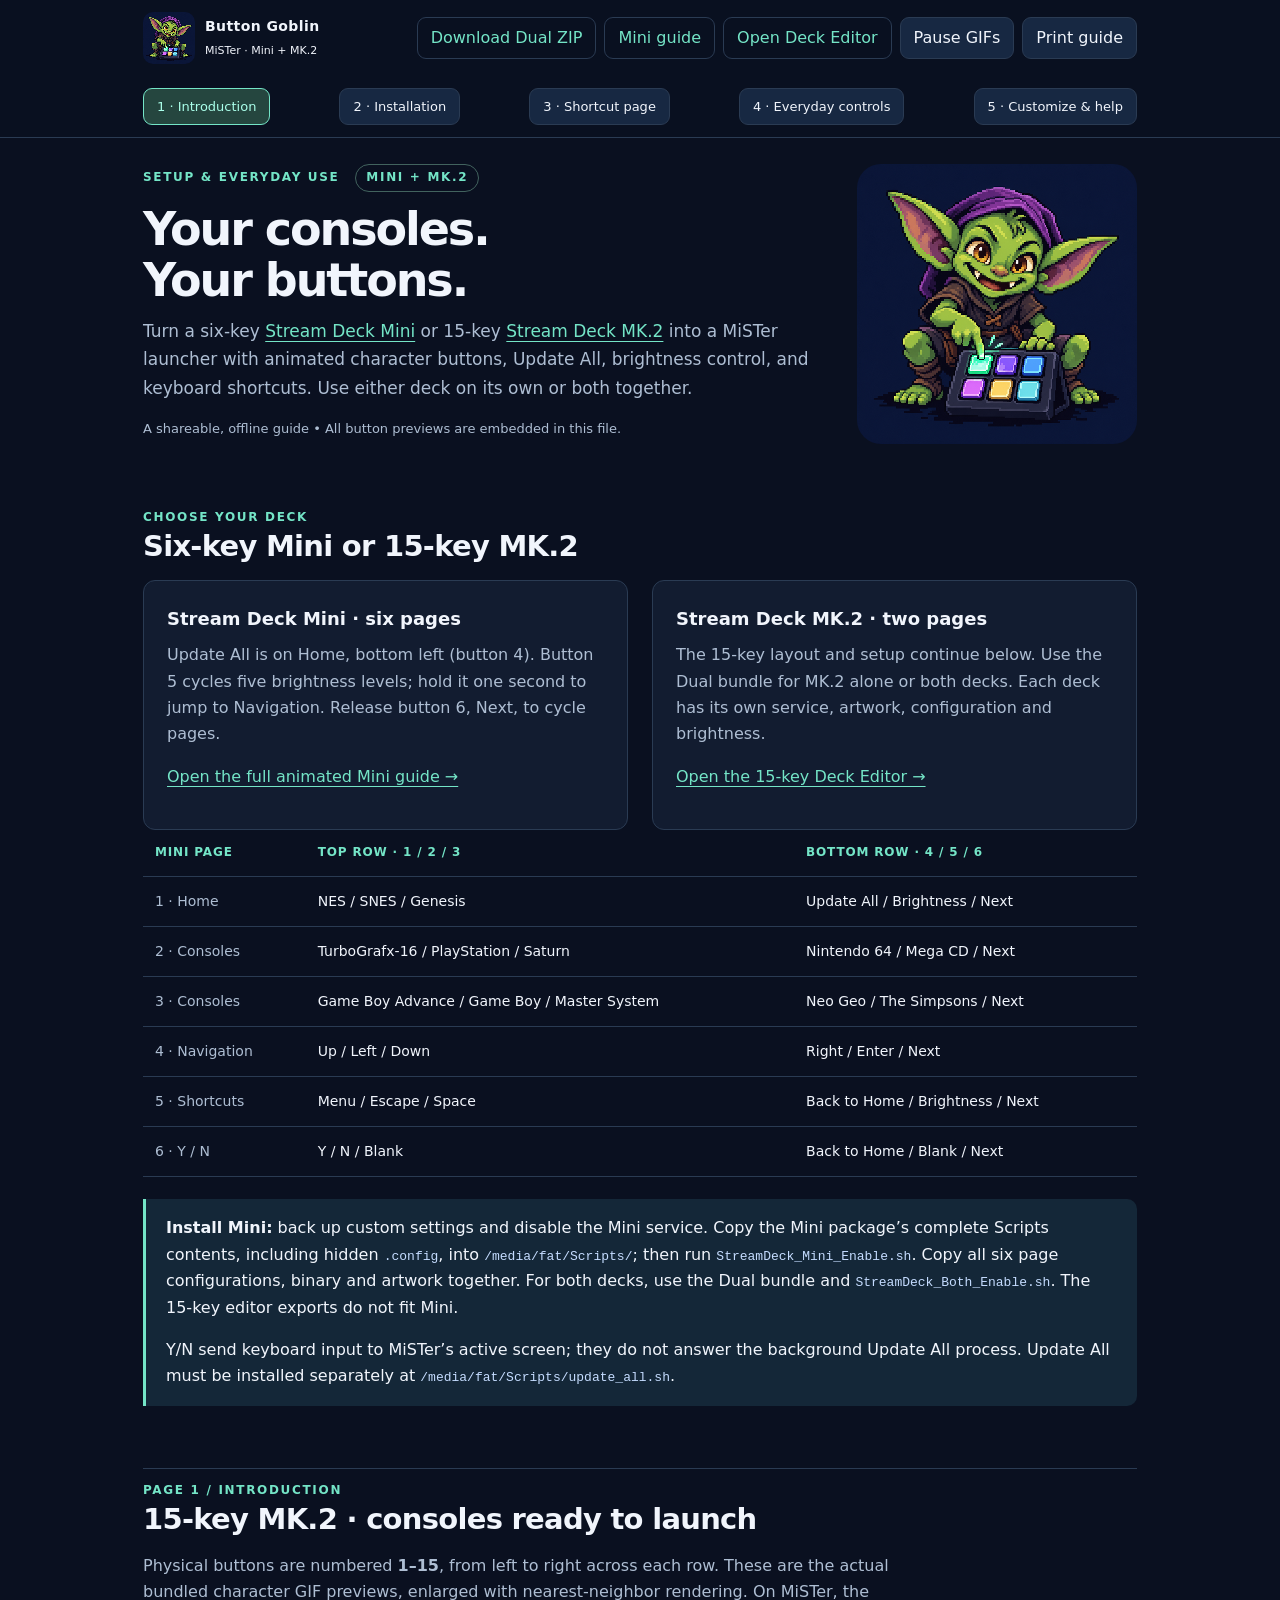
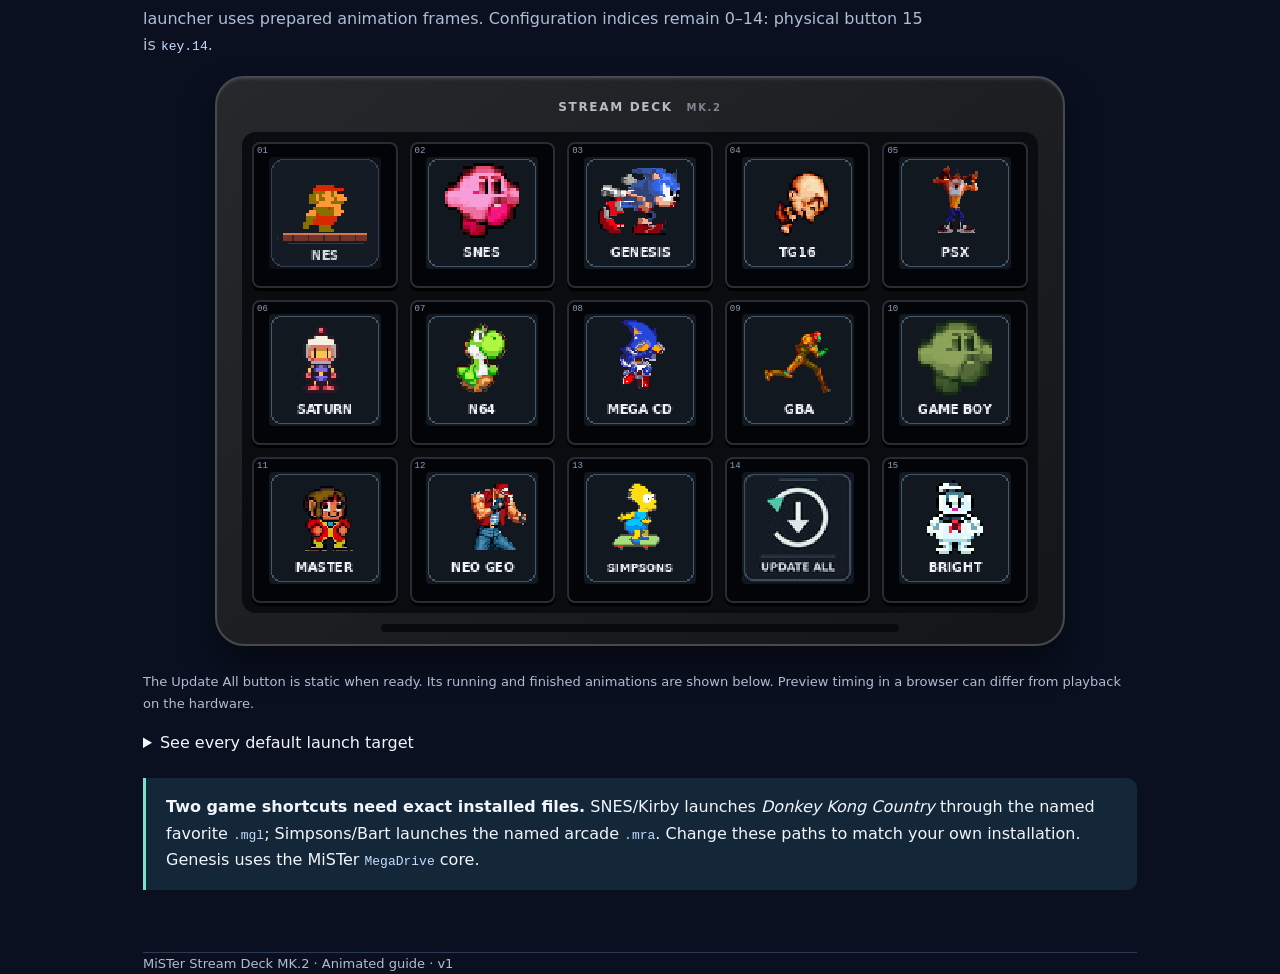
==== docs/index.html @ b4cba5a5 "Update source, download and build links after repository rename to buttongoblin" ====
<!doctype html>
<html lang="en"><head><meta charset="utf-8"><meta name="viewport" content="width=device-width, initial-scale=1">
<title>Button Goblin · MiSTer Stream Deck guide</title>
<link rel="canonical" href="https://buttongoblin.monster/">
<style>
:root{color-scheme:dark;--bg:#0a1020;--panel:#121c30;--ink:#f1f5fc;--muted:#aebed3;--line:#2a3b53;--accent:#74e5c7;--blue:#9dbaff}
*{box-sizing:border-box}html{scroll-behavior:smooth}body{margin:0;background:var(--bg);color:var(--ink);font:16px/1.65 system-ui,-apple-system,Segoe UI,sans-serif}a{color:var(--accent);text-underline-offset:4px}button{font:inherit;cursor:pointer;border:1px solid var(--line);border-radius:9px;background:#172842;color:var(--ink);padding:7px 13px}button:focus-visible,a:focus-visible{outline:3px solid var(--accent);outline-offset:4px}.wrap{max-width:1050px;margin:auto;padding:0 28px}.top{border-bottom:1px solid var(--line);background:#0a1020f0;position:sticky;top:0;z-index:5}.top .wrap{display:flex;gap:20px;align-items:center;justify-content:space-between;padding-top:12px;padding-bottom:12px}.brand{font-weight:750;font-size:14px;letter-spacing:.03em}.tools{display:flex;gap:8px}.hero{padding:64px 0 38px;background:radial-gradient(ellipse at 90% 20%,#19324e 0,transparent 60%)}.eyebrow{text-transform:uppercase;letter-spacing:.14em;color:var(--accent);font-size:12px;font-weight:800}.badge{display:inline-block;border:1px solid #42635e;border-radius:99px;padding:3px 10px;font-size:12px;margin-left:10px;color:var(--accent)}h1{font-size:clamp(32px,5vw,54px);line-height:1.1;letter-spacing:-.045em;max-width:800px;margin:15px 0 20px}h2{font-size:29px;line-height:1.25;letter-spacing:-.025em;margin:0 0 16px}h3{font-size:18px;margin:0 0 8px}p{margin:0 0 16px}.lead{color:var(--muted);max-width:720px;font-size:19px}.nav{display:flex;flex-wrap:wrap;gap:8px 22px;border-top:1px solid var(--line);padding-top:22px;margin-top:28px;font-size:14px}.nav a{color:var(--muted)}section{padding:40px 0;border-bottom:1px solid var(--line);scroll-margin-top:95px}.intro{color:var(--muted);max-width:790px}.note{padding:16px 20px;background:#142738;border-left:3px solid var(--accent);border-radius:0 10px 10px 0;margin:22px 0}.note p:last-child{margin:0}.steps{list-style:none;padding:0;counter-reset:steps;display:grid;gap:14px}.steps li{counter-increment:steps;background:var(--panel);border:1px solid var(--line);padding:20px 22px 20px 65px;border-radius:12px;position:relative}.steps li:before{content:counter(steps);position:absolute;left:20px;top:21px;color:var(--accent);font-weight:800;font-size:20px}.steps strong{display:block}.steps p{margin:6px 0 0;color:var(--muted)}code{font:13px/1.6 ui-monospace,SFMono-Regular,Consolas,monospace;color:#c5dcff;overflow-wrap:anywhere}pre{white-space:pre-wrap;background:#080e19;border:1px solid var(--line);padding:17px;border-radius:9px;overflow-wrap:anywhere}.deck{display:grid;grid-template-columns:repeat(5,minmax(0,1fr));gap:13px;padding:22px;background:#060b13;border:1px solid #344357;border-radius:22px;box-shadow:0 16px 45px #0005;margin:25px 0}.key{min-width:0;position:relative;text-align:center;background:linear-gradient(#1b2638,#101725);border:1px solid #334052;border-radius:13px;padding:17px 5px 13px;box-shadow:inset 0 -4px 0 #060a11}.key img{display:block;width:112px;height:auto;aspect-ratio:1;max-width:100%;object-fit:contain;margin:7px auto 12px;image-rendering:pixelated;background:#000;border-radius:7px}.keyno{position:absolute;top:4px;left:9px;color:#8a9fbc;font:11px ui-monospace,monospace}.key strong{display:block;font-size:13px;line-height:1.4}.key>span:last-child{font-size:10px;color:var(--muted);display:block;line-height:1.4;margin-top:5px}.caption{font-size:13px;color:var(--muted)}.tablewrap{overflow-x:auto}table{border-collapse:collapse;width:100%;font-size:14px}th,td{text-align:left;padding:13px 12px;border-bottom:1px solid var(--line);vertical-align:top}th{color:var(--accent);font-size:12px;text-transform:uppercase;letter-spacing:.07em}td:first-child{color:var(--muted)}.states{display:grid;grid-template-columns:repeat(4,1fr);gap:14px;margin:24px 0}.state{padding:20px;background:var(--panel);border:1px solid var(--line);border-radius:12px}.state img{width:108px;height:108px;display:block;margin:0 auto 18px;image-rendering:pixelated;background:#000;border-radius:8px}.state p{font-size:14px;color:var(--muted);margin:0}.split{display:grid;grid-template-columns:1fr 1fr;gap:24px}.box{background:var(--panel);border:1px solid var(--line);border-radius:12px;padding:23px}.box p{color:var(--muted)}.startup{width:100%;height:auto;image-rendering:pixelated;border-radius:12px;border:1px solid var(--line);margin:4px 0 14px}.levels{display:flex;gap:8px;flex-wrap:wrap;margin:17px 0}.levels span{border:1px solid #466675;background:#193442;border-radius:8px;padding:7px 15px;color:var(--accent);font-weight:700}.faq details{border:1px solid var(--line);border-radius:10px;background:var(--panel);margin:12px 0;padding:17px 20px}.faq summary{cursor:pointer;font-weight:700}.faq details p{color:var(--muted);margin:14px 0 0}.credits{font-size:13px;color:var(--muted)}footer{padding:30px 0 50px;color:var(--muted);font-size:13px}li+li{margin-top:6px}.steps li+li{margin-top:0}
@media(max-width:650px){.wrap{padding:0 17px}.hero{padding-top:35px}.deck{gap:7px;padding:12px;border-radius:15px}.key{padding:16px 3px 10px;border-radius:8px}.key img{width:72px;height:auto;margin:8px auto}.key strong{font-size:10px}.key>span:last-child{display:none}.states,.split{grid-template-columns:1fr 1fr}.state{padding:13px}.state img{width:88px;height:88px}.brand{max-width:140px;font-size:12px}.tools button{font-size:12px;padding:7px 9px}section{padding:30px 0}.split>.box{grid-column:1/-1}h2{font-size:25px}}
@media print{body{background:white;color:#111;font-size:11px}.top,.nav,.tools{display:none}.hero{background:none;padding:20px 0}section{padding:20px 0;break-inside:avoid}h1{font-size:30px}h2{font-size:21px}.lead,.intro,.caption,.credits,footer,.steps p,.state p,.box p,.faq details p{color:#444}.deck{box-shadow:none}.box,.steps li,.state,.faq details{background:#f6f8fb;color:#111}.note{background:#eee;color:#111}code{color:#234}details{display:block}details>*{display:block!important}.wrap{max-width:none}.key{color:white}.badge{color:#234}.printnote{display:block!important}}

.guide-page[hidden]{display:none!important}.page-tabs{display:flex;flex-wrap:wrap;gap:7px;padding-top:0;padding-bottom:12px}.page-tabs button{font-size:13px}.page-tabs button[aria-selected="true"]{background:#25463f;border-color:#74e5c7;color:#aaffea}.guide-page .hero{padding:26px 0 0;background:none}.guide-page .hero h1{font-size:clamp(30px,4.5vw,46px);margin:12px 0}.guide-page .hero .lead{font-size:17px}.guide-page #layout{padding-top:12px}.mk2-device{max-width:850px;margin:18px auto 25px;padding:20px 25px 12px;background:linear-gradient(145deg,#26282c,#131519);border:2px solid #46494e;border-radius:29px;box-shadow:0 18px 35px #0007,inset 0 2px 2px #ffffff13}.mk2-brand{padding:0 0 14px;text-align:center;letter-spacing:.14em;color:#b8bbc2;font-size:12px;font-weight:700}.mk2-brand span{font-size:10px;color:#80858f;margin-left:8px}.mk2-device .deck{margin:0;padding:10px;border:0;background:#0b0c10;border-radius:14px;box-shadow:none;gap:12px}.mk2-device .key{padding:7px 5px 8px;border-radius:8px;background:#030407;border:2px solid #292c32;box-shadow:0 3px 1px #000;aspect-ratio:1;display:flex;flex-direction:column;justify-content:center}.mk2-device .key img{width:100%;height:auto;max-width:112px;aspect-ratio:1;margin:0 auto 4px;border-radius:4px}.mk2-device .key>span:last-child{display:none}.mk2-device .keyno{font-size:9px;top:2px;left:3px}.mk2-device .key strong{font-size:11px}.mk2-edge{height:8px;max-width:65%;margin:11px auto 0;border-radius:8px;background:#090a0d}
@media(max-width:650px){.top{position:static}.page-tabs button{font-size:12px;padding:6px 9px}.mk2-device{padding:14px 10px 9px;border-radius:19px}.mk2-device .deck{gap:6px;padding:6px}.mk2-device .key{padding:3px;border-width:1px}.mk2-device .key strong{font-size:9px}.mk2-device .keyno{display:none}.mk2-brand{padding-bottom:10px}}
@media print{.page-tabs{display:none}.guide-page[hidden]{display:block!important}.guide-page{break-before:page}.guide-page:first-child{break-before:auto}}
.editor-link{display:inline-block;border:1px solid var(--line);border-radius:9px;padding:7px 13px;color:var(--accent);text-decoration:none}@media(max-width:650px){.tools{flex-wrap:wrap;justify-content:flex-end}.editor-link{font-size:12px;padding:7px 9px}}
.brand{display:flex;align-items:center;gap:10px}.brand img{flex:none;border-radius:10px;image-rendering:pixelated}.brand small{font-weight:400;font-size:11px;letter-spacing:0}.goblin-mascot{float:right;width:280px;max-width:36%;height:auto;margin:0 0 24px 24px;image-rendering:pixelated;border-radius:24px}.hero:after{content:"";display:block;clear:both}@media(max-width:650px){.goblin-mascot{float:none;display:block;width:220px;max-width:80%;margin:0 auto 24px}.top .brand{max-width:none}.brand img{width:40px;height:40px}.brand small{font-size:10px}}@media(max-width:650px){.top .wrap{flex-wrap:wrap;gap:10px}.top .tools{flex-wrap:wrap}.page-tabs{position:static}}@media print{.goblin-mascot{width:160px}}
</style></head><body>
<header class="top"><div class="wrap"><div class="brand"><img src="assets/button-goblin.webp" width="52" height="52" alt=""><span>Button Goblin<br><small>MiSTer · Mini + MK.2</small></span></div><div class="tools"><a href="https://github.com/pxpxpxp/buttongoblin/releases/download/dual-v1.0.3/MiSTer_StreamDeck_Dual_v1_0_3.zip" class="editor-link">Download Dual ZIP</a><a href="https://buttongoblin.monster/mini.html" class="editor-link">Mini guide</a><a href="https://buttongoblin.monster/editor/" class="editor-link">Open Deck Editor</a><button id="motion" aria-pressed="false">Pause GIFs</button><button onclick="window.print()">Print guide</button></div></div><nav class="page-tabs wrap" aria-label="Guide pages" role="tablist"><button type="button" id="tab-intro" role="tab" aria-controls="guide-intro" aria-selected="true" data-page="guide-intro">1 · Introduction</button><button type="button" id="tab-setup" role="tab" aria-controls="guide-setup" aria-selected="false" data-page="guide-setup">2 · Installation</button><button type="button" id="tab-shortcuts" role="tab" aria-controls="guide-shortcuts" aria-selected="false" data-page="guide-shortcuts">3 · Shortcut page</button><button type="button" id="tab-everyday" role="tab" aria-controls="guide-everyday" aria-selected="false" data-page="guide-everyday">4 · Everyday controls</button><button type="button" id="tab-reference" role="tab" aria-controls="guide-reference" aria-selected="false" data-page="guide-reference">5 · Customize & help</button></nav></header>
<main class="wrap"><div class="guide-page" id="guide-intro" role="tabpanel" aria-labelledby="tab-intro"><div class="hero"><img class="goblin-mascot" src="assets/button-goblin.webp" width="1254" height="1254" alt="Button Goblin pressing a glowing six-key Stream Deck"><div class="eyebrow">Setup & everyday use <span class="badge">Mini + MK.2</span></div><h1>Your consoles.<br>Your buttons.</h1><p class="lead">Turn a six-key <a href="https://buttongoblin.monster/mini.html">Stream Deck Mini</a> or 15-key <a href="https://www.jamiebalfour.scot/reviews/posts/elgato-stream-deck-mk2" target="_blank" rel="noopener noreferrer">Stream Deck MK.2</a> into a MiSTer launcher with animated character buttons, Update All, brightness control, and keyboard shortcuts. Use either deck on its own or both together.</p><p class="caption">A shareable, offline guide • All button previews are embedded in this file.</p></div><section id="mini-overview"><div class="eyebrow">Choose your deck</div><h2>Six-key Mini or 15-key MK.2</h2><div class="split"><div class="box"><h3>Stream Deck Mini · six pages</h3><p>Update All is on Home, bottom left (button 4). Button 5 cycles five brightness levels; hold it one second to jump to Navigation. Release button 6, Next, to cycle pages.</p><p><a href="https://buttongoblin.monster/mini.html">Open the full animated Mini guide →</a></p></div><div class="box"><h3>Stream Deck MK.2 · two pages</h3><p>The 15-key layout and setup continue below. Use the Dual bundle for MK.2 alone or both decks. Each deck has its own service, artwork, configuration and brightness.</p><p><a href="https://buttongoblin.monster/editor/">Open the 15-key Deck Editor →</a></p></div></div><div class="tablewrap"><table><thead><tr><th>Mini page</th><th>Top row · 1 / 2 / 3</th><th>Bottom row · 4 / 5 / 6</th></tr></thead><tbody><tr><td>1 · Home</td><td>NES / SNES / Genesis</td><td>Update All / Brightness / Next</td></tr><tr><td>2 · Consoles</td><td>TurboGrafx-16 / PlayStation / Saturn</td><td>Nintendo 64 / Mega CD / Next</td></tr><tr><td>3 · Consoles</td><td>Game Boy Advance / Game Boy / Master System</td><td>Neo Geo / The Simpsons / Next</td></tr><tr><td>4 · Navigation</td><td>Up / Left / Down</td><td>Right / Enter / Next</td></tr><tr><td>5 · Shortcuts</td><td>Menu / Escape / Space</td><td>Back to Home / Brightness / Next</td></tr><tr><td>6 · Y / N</td><td>Y / N / Blank</td><td>Back to Home / Blank / Next</td></tr></tbody></table></div><div class="note"><p><strong>Install Mini:</strong> back up custom settings and disable the Mini service. Copy the Mini package’s complete Scripts contents, including hidden <code>.config</code>, into <code>/media/fat/Scripts/</code>; then run <code>StreamDeck_Mini_Enable.sh</code>. Copy all six page configurations, binary and artwork together. For both decks, use the Dual bundle and <code>StreamDeck_Both_Enable.sh</code>. The 15-key editor exports do not fit Mini.</p><p>Y/N send keyboard input to MiSTer’s active screen; they do not answer the background Update All process. Update All must be installed separately at <code>/media/fat/Scripts/update_all.sh</code>.</p></div></section><section id="layout"><div class="eyebrow">Page 1 / Introduction</div><h2>15-key MK.2 · consoles ready to launch</h2><p class="intro">Physical buttons are numbered <strong>1–15</strong>, from left to right across each row. These are the actual bundled character GIF previews, enlarged with nearest-neighbor rendering. On MiSTer, the launcher uses prepared animation frames. Configuration indices remain 0–14: physical button 15 is <code>key.14</code>.</p>
<div class="mk2-device" role="group" aria-label="Stream Deck MK.2 mockup with fifteen animated console buttons"><div class="mk2-brand">STREAM DECK <span>MK.2</span></div><div class="deck"><article class="key"><span class="keyno">01</span><img class="" src="[data-uri]" data-motion="[data-uri]" data-still="[data-uri]" alt="NES button"></article><article class="key"><span class="keyno">02</span><img class="" src="[data-uri]" data-motion="[data-uri]" data-still="[data-uri]" alt="SNES button"></article><article class="key"><span class="keyno">03</span><img class="" src="[data-uri]" data-motion="[data-uri]" data-still="[data-uri]" alt="Genesis button"></article><article class="key"><span class="keyno">04</span><img class="" src="[data-uri]" data-motion="[data-uri]" data-still="[data-uri]" alt="TurboGrafx-16 button"></article><article class="key"><span class="keyno">05</span><img class="" src="[data-uri]" data-motion="[data-uri]" data-still="[data-uri]" alt="PlayStation button"></article><article class="key"><span class="keyno">06</span><img class="" src="[data-uri]" data-motion="[data-uri]" data-still="[data-uri]" alt="Saturn button"></article><article class="key"><span class="keyno">07</span><img class="" src="[data-uri]" data-motion="[data-uri]" data-still="[data-uri]" alt="Nintendo 64 button"></article><article class="key"><span class="keyno">08</span><img class="" src="[data-uri]" data-motion="[data-uri]" data-still="[data-uri]" alt="Mega CD button"></article><article class="key"><span class="keyno">09</span><img class="" src="[data-uri]" data-motion="[data-uri]" data-still="[data-uri]" alt="Game Boy Advance button"></article><article class="key"><span class="keyno">10</span><img class="" src="[data-uri]" data-motion="[data-uri]" data-still="[data-uri]" alt="Game Boy button"></article><article class="key"><span class="keyno">11</span><img class="" src="[data-uri]" data-motion="[data-uri]" data-still="[data-uri]" alt="Master System button"></article><article class="key"><span class="keyno">12</span><img class="" src="[data-uri]" data-motion="[data-uri]" data-still="[data-uri]" alt="Neo Geo button"></article><article class="key"><span class="keyno">13</span><img class="" src="[data-uri]" data-motion="[data-uri]" data-still="[data-uri]" alt="The Simpsons button"></article><article class="key"><span class="keyno">14</span><img class="" src="[data-uri]" alt="Update All button"></article><article class="key"><span class="keyno">15</span><img class="" src="[data-uri]" data-motion="[data-uri]" data-still="[data-uri]" alt="Brightness button"></article></div><div class="mk2-edge"></div></div>
<p class="caption">The Update All button is static when ready. Its running and finished animations are shown below. Preview timing in a browser can differ from playback on the hardware.</p>
<details><summary>See every default launch target</summary><div class="tablewrap"><table><thead><tr><th>Key</th><th>Button</th><th>Target / behavior</th></tr></thead><tbody><tr><td>01</td><td>NES</td><td><code>_Console/NES_*.rbf</code></td></tr><tr><td>02</td><td>SNES</td><td><code>/media/fat/_@Favorites/Donkey Kong Country (USA) (Rev 2).mgl</code></td></tr><tr><td>03</td><td>Genesis</td><td><code>_Console/MegaDrive_*.rbf</code></td></tr><tr><td>04</td><td>TurboGrafx-16</td><td><code>_Console/TurboGrafx16_*.rbf</code></td></tr><tr><td>05</td><td>PlayStation</td><td><code>_Console/PSX_*.rbf</code></td></tr><tr><td>06</td><td>Saturn</td><td><code>_Console/Saturn_*.rbf</code></td></tr><tr><td>07</td><td>Nintendo 64</td><td><code>_Console/N64_*.rbf</code></td></tr><tr><td>08</td><td>Mega CD</td><td><code>_Console/MegaCD_*.rbf</code></td></tr><tr><td>09</td><td>Game Boy Advance</td><td><code>_Console/GBA_*.rbf</code></td></tr><tr><td>10</td><td>Game Boy</td><td><code>_Console/Gameboy_*.rbf</code></td></tr><tr><td>11</td><td>Master System</td><td><code>_Console/SMS_*.rbf</code></td></tr><tr><td>12</td><td>Neo Geo</td><td><code>_Console/NeoGeo_*.rbf</code></td></tr><tr><td>13</td><td>The Simpsons</td><td><code>_Arcade/The Simpsons (4 Players World, set 1).mra</code></td></tr><tr><td>14</td><td>Update All</td><td><code>Scripts/update_all.sh</code></td></tr><tr><td>15</td><td>Brightness</td><td><code>Five brightness levels</code></td></tr></tbody></table></div></details>
<div class="note"><p><strong>Two game shortcuts need exact installed files.</strong> SNES/Kirby launches <em>Donkey Kong Country</em> through the named favorite <code>.mgl</code>; Simpsons/Bart launches the named arcade <code>.mra</code>. Change these paths to match your own installation. Genesis uses the MiSTer <code>MegaDrive</code> core.</p></div></section></div><div class="guide-page" id="guide-setup" role="tabpanel" aria-labelledby="tab-setup" hidden><section id="install"><div class="eyebrow">Page 2 / Installation</div><h2>Install in a few steps</h2><p class="intro">You need a MiSTer, an Elgato Stream Deck MK.2 with 15 keys, a USB connection, and the <strong><a href="https://github.com/pxpxpxp/buttongoblin/releases/download/dual-v1.0.3/MiSTer_StreamDeck_Dual_v1_0_3.zip">MiSTer_StreamDeck_v1.zip</a></strong> release. Install the cores, BIOS files and games you intend to launch separately.</p>
<ol class="steps"><li><strong>Extract the release ZIP on your computer.</strong><p>Keep the included <code>Deck_Editor</code> folder on your computer for customization.</p></li><li><strong>Stop an existing installation before upgrading.</strong><p>Wait for any Update All job to finish, then run <code>StreamDeck_Disable.sh</code> from MiSTer’s Scripts menu. Back up your customized <code>buttons.conf</code> or saved editor project.</p></li><li><strong>Copy the supplied Scripts contents onto the SD card.</strong><p>Merge them into the existing <code>/media/fat/Scripts/</code> folder. Replace this release’s supplied files and keep unrelated scripts. Make sure the hidden <code>.config</code> folder is copied too.</p></li><li><strong>Connect the Stream Deck and enable it.</strong><p>Connect it to MiSTer’s USB hub. In MiSTer’s Scripts menu, run <code>StreamDeck_Enable.sh</code>. This starts the launcher and configures startup at boot. Wait for the startup artwork to finish fading before pressing a key.</p></li><li><strong>Test a console button.</strong><p>Check that the matching core is installed and launches. If a button shows an error, check its target path in the editor or the troubleshooting section below.</p></li></ol>
<div class="note"><p><strong>Normal operation is local.</strong> No Python, Elgato desktop software, or network connection is required to use the launcher. Update All needs its own installation and network access to fetch updates. This package supplies no ROMs or BIOS files.</p></div><div class="note"><h3>Connect it with a USB-A–to–USB-C data cable</h3><p>Plug the <strong>USB-C end into the Stream Deck MK.2</strong> and the <strong>USB-A end into an available USB port on MiSTer’s connected USB hub</strong>. This single cable carries power and button/display data. Use a cable rated for <strong>USB 2.0 data or faster</strong>; a charge-only cable will not let MiSTer detect or control the deck.</p><p>If your deck came with a USB-C–to–USB-C cable, use a suitable USB-A–to–USB-C data cable for MiSTer’s USB-A ports, or a data-capable adapter. Box contents have changed over time; check the cable you have. Use a short, reliable cable and a properly powered hub if connections are unstable.</p><p class="caption">Hardware reference: <a href="https://help.elgato.com/hc/en-us/articles/18208816152333-Elgato-Stream-Deck-MK-2-Technical-Specifications">Elgato MK.2 specifications and included cables</a>. Connect through the USB host hub, not a power-only port.</p></div></section></div><div class="guide-page" id="guide-shortcuts" role="tabpanel" aria-labelledby="tab-shortcuts" hidden><section id="page-two"><div class="eyebrow">Page 3 / Shortcut layout</div><h2>Page two: navigate and map controllers</h2><p class="intro">Keep your console buttons on page one. Hold <strong>button 15, Stay Puft, for one second</strong> to open this shortcut page. Release the button, then use the arrows, Menu, Enter, Space, and Escape. Each shortcut has its own animation. Held buttons turn green until release; Back morphs into Stay Puft every fifth cycle and returns to page one when released. These previews show the bundled page-two artwork.</p><div class="deck"><article class="key"><span class="keyno">01</span><img src="[data-uri]" data-motion="[data-uri]" data-still="[data-uri]" alt="MENU button"></article><article class="key"><span class="keyno">02</span><img src="[data-uri]" data-motion="[data-uri]" data-still="[data-uri]" alt="Unused button"></article><article class="key"><span class="keyno">03</span><img src="[data-uri]" data-motion="[data-uri]" data-still="[data-uri]" alt="UP button"></article><article class="key"><span class="keyno">04</span><img src="[data-uri]" data-motion="[data-uri]" data-still="[data-uri]" alt="Unused button"></article><article class="key"><span class="keyno">05</span><img src="[data-uri]" data-motion="[data-uri]" data-still="[data-uri]" alt="ESC button"></article><article class="key"><span class="keyno">06</span><img src="[data-uri]" data-motion="[data-uri]" data-still="[data-uri]" alt="Unused button"></article><article class="key"><span class="keyno">07</span><img src="[data-uri]" data-motion="[data-uri]" data-still="[data-uri]" alt="LEFT button"></article><article class="key"><span class="keyno">08</span><img src="[data-uri]" data-motion="[data-uri]" data-still="[data-uri]" alt="DOWN button"></article><article class="key"><span class="keyno">09</span><img src="[data-uri]" data-motion="[data-uri]" data-still="[data-uri]" alt="RIGHT button"></article><article class="key"><span class="keyno">10</span><img src="[data-uri]" data-motion="[data-uri]" data-still="[data-uri]" alt="ENTER button"></article><article class="key"><span class="keyno">11</span><img src="[data-uri]" data-motion="[data-uri]" data-still="[data-uri]" alt="SPACE button"></article><article class="key"><span class="keyno">12</span><img src="[data-uri]" data-motion="[data-uri]" data-still="[data-uri]" alt="Unused button"></article><article class="key"><span class="keyno">13</span><img src="[data-uri]" data-motion="[data-uri]" data-still="[data-uri]" alt="Unused button"></article><article class="key"><span class="keyno">14</span><img src="[data-uri]" data-motion="[data-uri]" data-still="[data-uri]" alt="Unused button"></article><article class="key"><span class="keyno">15</span><img src="[data-uri]" data-motion="[data-uri]" data-still="[data-uri]" alt="BACK button"></article></div><div class="note"><p><strong>Tap versus hold:</strong> a quick tap on Stay Puft changes brightness on release; a one-second hold opens page two without changing brightness. On page two, <strong>button 15, BACK</strong>, returns to your animated console layout.</p></div>
<div class="tablewrap"><table><thead><tr><th>Physical button</th><th>Shortcut</th><th>Use</th></tr></thead><tbody><tr><td>3</td><td>Up</td><td>Move up</td></tr><tr><td>1</td><td>Menu / F12</td><td>Open or close MiSTer’s menu</td></tr><tr><td>10</td><td>Enter</td><td>Select an item or finish mapping</td></tr><tr><td>7, 8, 9</td><td>Left, Down, Right</td><td>Navigate menus</td></tr><tr><td>11</td><td>Space</td><td>Skip a controller-mapping entry</td></tr><tr><td>5</td><td>Escape</td><td>Back out or cancel mapping</td></tr><tr><td>15</td><td>Back</td><td>Return to page one</td></tr></tbody></table></div>
<h3 style="margin-top:25px">Map an Xbox controller</h3><ol class="steps"><li><strong>Open the shortcut page, then press Menu.</strong><p>Use arrows and Enter to open MiSTer’s controller-mapping option. Its exact location depends on the menu/core currently loaded.</p></li><li><strong>Respond with your Xbox controller.</strong><p>Press the controller buttons requested by MiSTer. The Stream Deck supplies keyboard shortcuts; it does not replace or pair the controller.</p></li><li><strong>Skip, finish, or cancel.</strong><p>Use Space to skip an entry, Enter to finish mapping, or Escape to cancel. The previous experimental User shortcut has been replaced by Space.</p></li><li><strong>Return to your games.</strong><p>Press Back to restore page one. Brightness is retained, and Update All continues if it was already running.</p></li></ol>
<div class="split"><div class="box"><h3>Customize page two</h3><p>Open <code>editor/index.html</code> and choose <strong>2 · Shortcuts</strong> in the page selector, or edit <code>buttons-shortcuts.conf</code> directly. Action names are <code>space</code>, <code>menu</code>, <code>enter</code>, <code>up</code>, <code>down</code>, <code>left</code>, <code>right</code>, <code>escape</code>, <code>back</code>, and <code>none</code>. Keep a Back button available.</p><pre><code># Physical button 11 = configuration key 10
key.10.label=SPACE
key.10.action=space
key.10.image=custom/page2_10.jpg
key.10.trigger=press</code></pre></div><div class="box"><h3>Safe page changes</h3><p>Switching clears queued launches and releases held shortcuts. Inputs wait while the new page finishes drawing; already-held buttons must be released before they can act on that page.</p><p>Restart and configuration reload return to page one. USB reconnect retains the current page. Page switching has passed host tests; confirm it on your hardware.</p></div></div></section></div><div class="guide-page" id="guide-everyday" role="tabpanel" aria-labelledby="tab-everyday" hidden><section id="controls"><div class="eyebrow">Page 4 / Everyday controls</div><h2>Update All, brightness & startup</h2><h3>Button 14 · Update All</h3><p class="intro">Install Update All separately at <code>/media/fat/Scripts/update_all.sh</code>. Pressing button 14 runs it in the background. Repeated presses during that run do not start another copy.</p>
<div class="states"><article class="state"><img class="" src="[data-uri]" alt="Ready Update All state"><h3>Ready</h3><p>Press button 14 to start your installed updater.</p></article><article class="state"><img class="" src="[data-uri]" data-motion="[data-uri]" data-still="[data-uri]" alt="Updating Update All state"><h3>Updating</h3><p>The arrow circles while Update All runs in the background.</p></article><article class="state"><img class="" src="[data-uri]" data-motion="[data-uri]" data-still="[data-uri]" alt="Finished Update All state"><h3>Finished</h3><p>A green pulse settles to gray; the pulse repeats about once a minute.</p></article><article class="state"><img class="" src="[data-uri]" alt="Failed Update All state"><h3>Failed</h3><p>Check the logs, fix the cause, then press again.</p></article></div><p>The finished or failed state remains until the next attempt. Update All continues while page two is visible; return to page one to see its status. Restarting the launcher clears it. Supported Update All builds receive non-interactive settings; use MiSTer’s Scripts menu when you want the updater’s interactive settings.</p>
<p><strong>To see progress over SSH:</strong></p><pre><code>tail -f /tmp/mister_streamdeck.script.log</code></pre><p class="caption">The log retains recent output up to 128 KiB. Update All has a one-hour deadline. Stopping or enabling the launcher stops a launcher-owned updater, so wait until it finishes before restarting or upgrading.</p>
<div class="split"><div class="box"><h3>Button 15 · Stay Puft brightness</h3><p>Each short tap and release advances to the next higher level, then wraps back to the first:</p><div class="levels"><span>10%</span><span>25%</span><span>50%</span><span>75%</span><span>100%</span></div><p>The default is 65%, so the first press selects 75%. The cycle never turns the display fully off. Restarting restores the configured brightness. <strong>Hold this button for one second to open page two.</strong> A long press does not also change brightness.</p></div><div class="box"><h3>First connection · MiSTer mosaic</h3><img class="startup" src="[data-uri]" alt="Stationary SNES-inspired MiSTer startup artwork across fifteen keys"><p>A stationary title screen fades in, holds, then fades out before the normal animated buttons fade in. Inputs are ignored during this sequence. Reconnecting USB restores the buttons without replaying it.</p></div></div></section></div><div class="guide-page" id="guide-reference" role="tabpanel" aria-labelledby="tab-reference" hidden><section id="customize"><div class="eyebrow">Page 5 / Customize & help</div><h2>Assign icons, games & scripts</h2><figure><img style="width:100%;height:auto;border-radius:12px" src="[data-uri]" alt="Two-page Deck Editor interface illustration"><figcaption class="caption">Interface illustration: edit consoles and shortcuts, then export both pages together.</figcaption></figure><p class="intro">Open <code>editor/index.html</code> on your computer and choose the console or shortcut page. Export includes both configurations and their artwork. Save project keeps both pages; older single-page projects import with the default shortcut page. Keep page-one <code>key.14.action=cycle</code> for the brightness tap/hold page switch. The editor prepares files locally; it does not connect to MiSTer or execute the scripts you assign.</p>
<ol class="steps"><li><strong>Select a page-one key and set its action.</strong><p>Choose <code>launch</code> for a core/game, <code>script</code> for a shell script, <code>update_all</code> for the updater, or <code>cycle</code> for brightness. Other controls include <code>dim</code>, <code>bright</code>, <code>reload</code>, <code>restart</code> and <code>none</code>.</p></li><li><strong>Choose the target and input trigger.</strong><p>Use a core <code>.rbf</code>, game launcher <code>.mgl</code>, or arcade <code>.mra</code>. Relative paths start at <code>/media/fat</code>; absolute paths work too. Choose <code>press</code>, <code>release</code>, or <code>hold</code>. Hold fires once per hold, with a configurable 100–10,000 ms delay.</p></li><li><strong>Choose your artwork.</strong><p>Use a console preset or upload an image/GIF for Normal, Request and Error. Keep pixel art crisp using the editor’s nearest-neighbor conversion. Changing a label does not replace text already drawn into an image.</p></li><li><strong>Save your editable project, then export.</strong><p><em>Save project</em> downloads JSON; <em>Open project</em> restores it. The editor does not automatically retain your work when closed. <em>Export for MiSTer</em> downloads configuration and artwork, without the launcher binary.</p></li><li><strong>Apply the exported layout.</strong><p>After any running updater finishes, run Disable. Merge the export’s <code>Scripts</code> contents onto the SD card, then run Enable. Keep the installed launcher binary. <em>Reset layout</em> restores animated defaults; <em>Use default</em> restores a static icon.</p></li></ol>
<div class="split"><div class="box"><h3>Launch a favorite game</h3><pre><code>key.1.action=launch
key.1.target=_@Favorites/My Game.mgl
key.1.trigger=press</code></pre><p>Use the real filename from your MiSTer. A raw ROM path cannot be sent directly to the core loading interface.</p></div><div class="box"><h3>Run your own script</h3><pre><code>key.0.action=script
key.0.target=Scripts/MyScript.sh
key.0.trigger=hold
key.0.hold_ms=700</code></pre><p>Ordinary scripts run through <code>/bin/sh</code>, with no extra arguments and a 60-second deadline. Only one script or updater runs at a time.</p></div></div>
<p class="caption">Core wildcard paths select the lexicographically latest matching filename. Use an exact path when you want to pin a particular core. GIF imports are limited to 1024×1024, 128 source frames and 30 seconds; exported animations are limited to 32 frames and the total configured image cache to 4 MiB.</p></section><section id="files"><div class="eyebrow">Files</div><h2>A tidy installation</h2><p class="intro">The app lives directly under <code>Scripts/.config/streamdeck/</code>, with no versioned subfolder. Only Enable and Disable appear as management scripts in MiSTer’s Scripts menu.</p>
<div class="tablewrap"><table><thead><tr><th>Location</th><th>Purpose</th></tr></thead><tbody><tr><td><code>/media/fat/Scripts/StreamDeck_Enable.sh</code></td><td>Validate, start/restart the launcher and enable boot startup.</td></tr><tr><td><code>/media/fat/Scripts/StreamDeck_Disable.sh</code></td><td>Stop the launcher and disable boot startup; retain configuration and artwork.</td></tr><tr><td><code>/media/fat/Scripts/.config/streamdeck/streamdeck-mister</code></td><td>Native launcher binary.</td></tr><tr><td><code>/media/fat/Scripts/.config/streamdeck/buttons.conf</code></td><td>Page-one actions, paths, triggers and brightness.</td></tr><tr><td><code>/media/fat/Scripts/.config/streamdeck/buttons-shortcuts.conf</code></td><td>Page-two shortcut actions and icons.</td></tr><tr><td><code>/media/fat/Scripts/.config/streamdeck/icons/</code></td><td>Prepared JPEGs, animations and GIF previews.</td></tr><tr><td><code>/media/fat/Scripts/.config/streamdeck/extras/</code></td><td>Additional management and diagnostics scripts.</td></tr><tr><td><code>/media/fat/Scripts/.config/streamdeck/source/</code></td><td>Source code, artwork tools and tests; build tools run on a computer.</td></tr><tr><td><code>Deck_Editor/</code> on your computer</td><td>Offline configuration editor.</td></tr></tbody></table></div>
<div class="note"><p><strong>Show hidden files when copying.</strong> On Windows, turn on View → Show → Hidden items; on macOS Finder, press Command–Shift–period. The <code>.config</code> directory contains the actual application.</p></div></section><section id="help"><div class="eyebrow">Troubleshooting</div><h2>Troubleshooting & recovery</h2><div class="faq"><details open><summary>Page two does not appear or shortcuts fail</summary><p>Hold Stay Puft for at least one second. Confirm that <code>buttons-shortcuts.conf</code>, its artwork, and the updated binary were copied. Keep page-one <code>key.14.action=cycle</code>. Keyboard shortcuts require <code>/dev/uinput</code>; check diagnostics for a virtual-keyboard error.</p></details>
<details open><summary>No response or blank buttons</summary><p>Check power and the USB connection, confirm the hidden app folder was copied, then run Disable followed by Enable. Let the startup fade finish. If necessary, reconnect the Stream Deck and check diagnostics.</p></details>
<details open><summary>A console or game does not launch</summary><p>Check the configured filename, core, BIOS and game installation. SNES uses the specific Donkey Kong Country favorite; Genesis uses MegaDrive. A SENT indicator means the command was written, not that MiSTer finished loading it.</p></details>
<details open><summary>Update All shows FAILED or does not start</summary><p>Confirm <code>/media/fat/Scripts/update_all.sh</code> and Bash are installed. Check the script log below. Another script may already be running. Fix the issue and press again, or run the updater interactively from MiSTer’s Scripts menu.</p></details>
<details open><summary>Artwork is missing, stale or flickering</summary><p>Use a fresh export from the matching editor, copy its artwork along with <code>buttons.conf</code>, and restart with Disable/Enable after the updater finishes. Imported GIFs must be converted by the editor; pointing a runtime image entry at an ordinary GIF is insufficient. Try a powered USB hub if uploads are unstable.</p></details>
<details open><summary>How does recovery work?</summary><p>A supervisor restarts crashed workers with a 1–30 second backoff and detects a 20-second stall. USB errors trigger reconnection. Held keys after reconnect wait for release, and queued actions are cleared to avoid replay. Hardware or driver faults can still require unplugging or rebooting.</p></details>
<details open><summary>Will animations affect MiSTer?</summary><p>The native worker uses prepared frames, with no GIF decoding on MiSTer and no growing frame queue. USB writes and image memory are bounded. The service uses low CPU priority and requests idle disk priority where supported. Static icons produce the lowest USB traffic; scripts you launch can have their own resource demands.</p></details></div>
<h3>Collect diagnostics over SSH</h3><pre><code>sh /media/fat/Scripts/.config/streamdeck/extras/StreamDeck_Diagnostics.sh</code></pre><p>The report is saved at <code>/media/fat/Scripts/.config/streamdeck/diagnostics.txt</code>. These temporary logs are also useful:</p><pre><code>/tmp/mister_streamdeck.log
/tmp/mister_streamdeck.script.log
/tmp/mister_streamdeck_start.log
/tmp/mister_streamdeck_boot.log</code></pre></section></div></main><footer class="wrap">MiSTer Stream Deck MK.2 · Animated guide · v1</footer>
<script>
(()=>{const btn=document.getElementById('motion');let paused=window.matchMedia('(prefers-reduced-motion: reduce)').matches;function apply(){document.querySelectorAll('img[data-motion]').forEach(img=>img.src=paused?img.dataset.still:img.dataset.motion);btn.textContent=paused?'Play GIFs':'Pause GIFs';btn.setAttribute('aria-pressed',String(paused));}btn.addEventListener('click',()=>{paused=!paused;apply()});apply()})();
</script><script>
(function(){
 const tabs=Array.from(document.querySelectorAll('[data-page]'));
 const pages=Array.from(document.querySelectorAll('.guide-page'));
 function show(id,scroll){pages.forEach(p=>p.hidden=p.id!==id);tabs.forEach(t=>t.setAttribute('aria-selected',String(t.dataset.page===id)));if(scroll)window.scrollTo({top:0,behavior:'auto'});}
 tabs.forEach((tab,index)=>{tab.addEventListener('click',()=>show(tab.dataset.page,true));tab.addEventListener('keydown',e=>{if(!['ArrowLeft','ArrowRight','Home','End'].includes(e.key))return;e.preventDefault();let n=e.key==='Home'?0:e.key==='End'?tabs.length-1:(index+(e.key==='ArrowRight'?1:-1)+tabs.length)%tabs.length;tabs[n].focus();show(tabs[n].dataset.page,true);});});
 document.addEventListener('click',e=>{const link=e.target.closest('a[href^="#"]');if(!link)return;const target=document.getElementById(link.getAttribute('href').slice(1));if(target){const page=target.closest('.guide-page');if(page)show(page.id,false);}});
})();
</script></body></html>
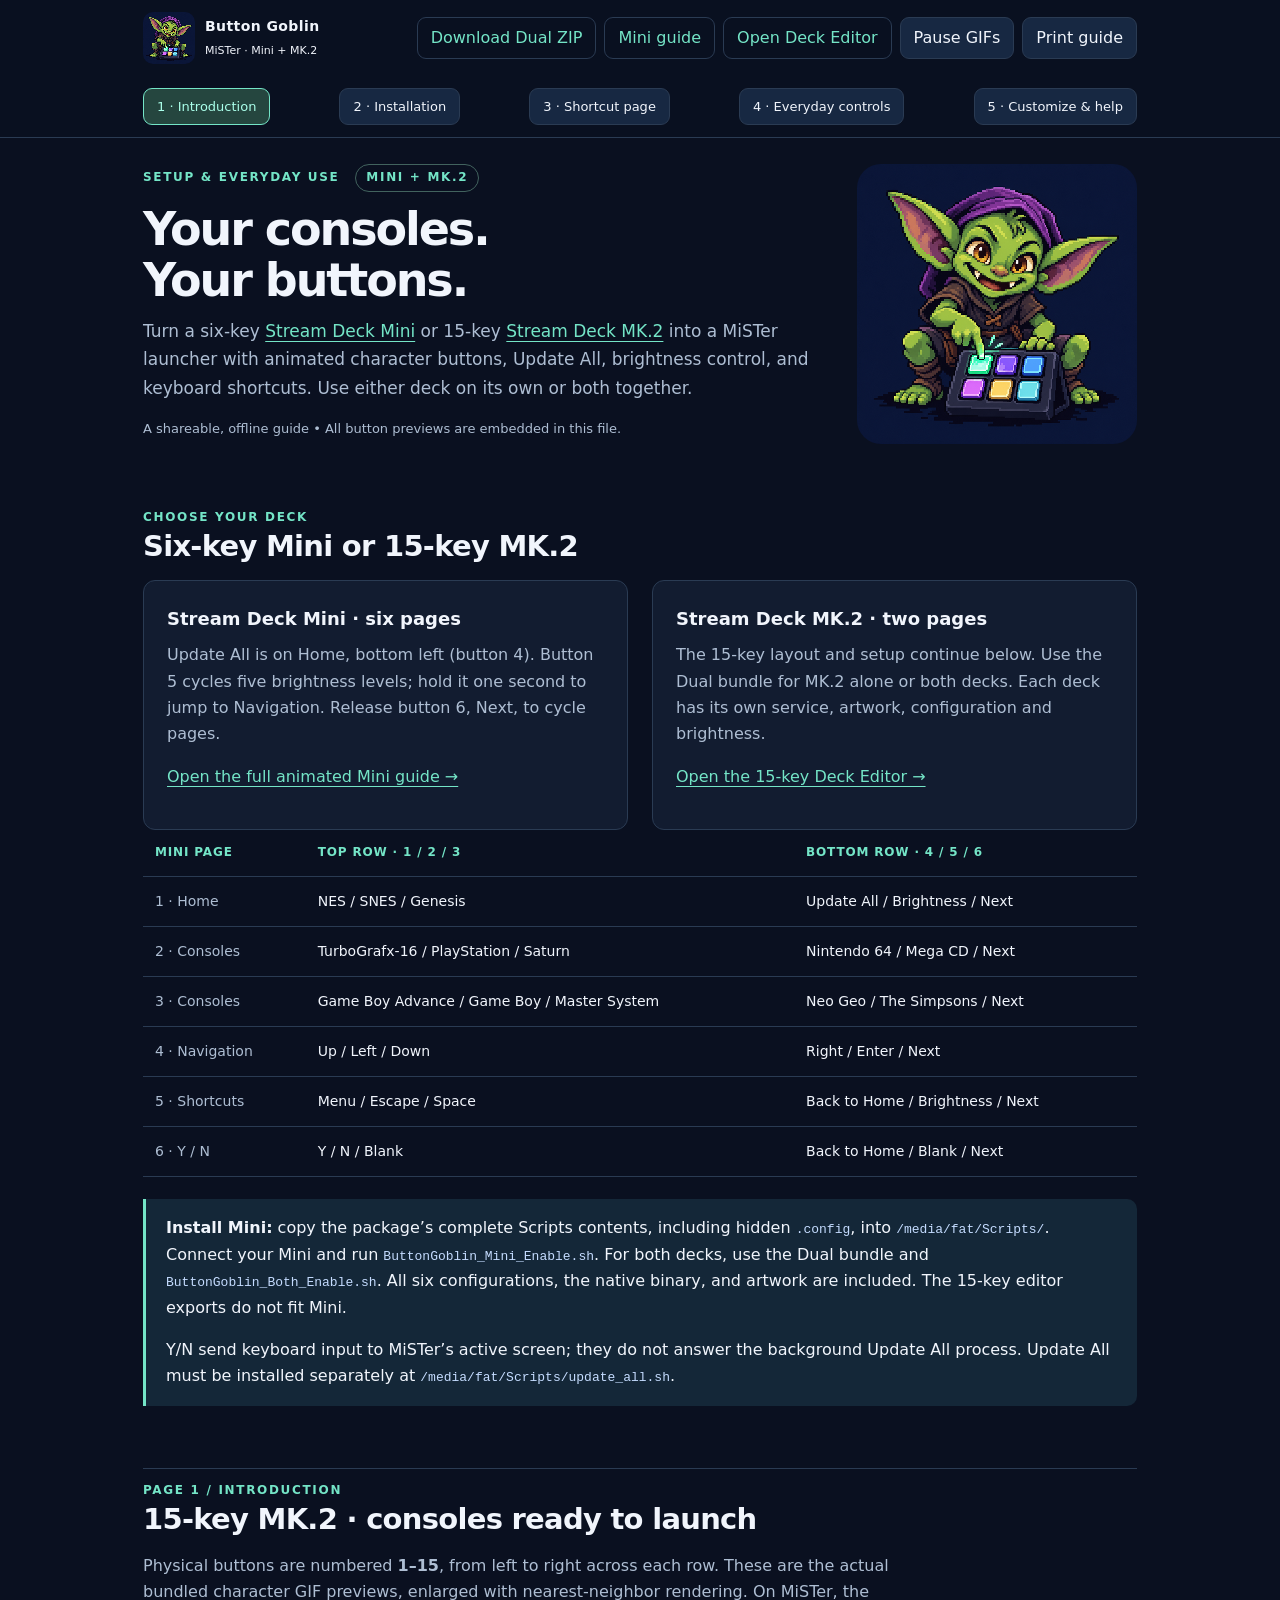
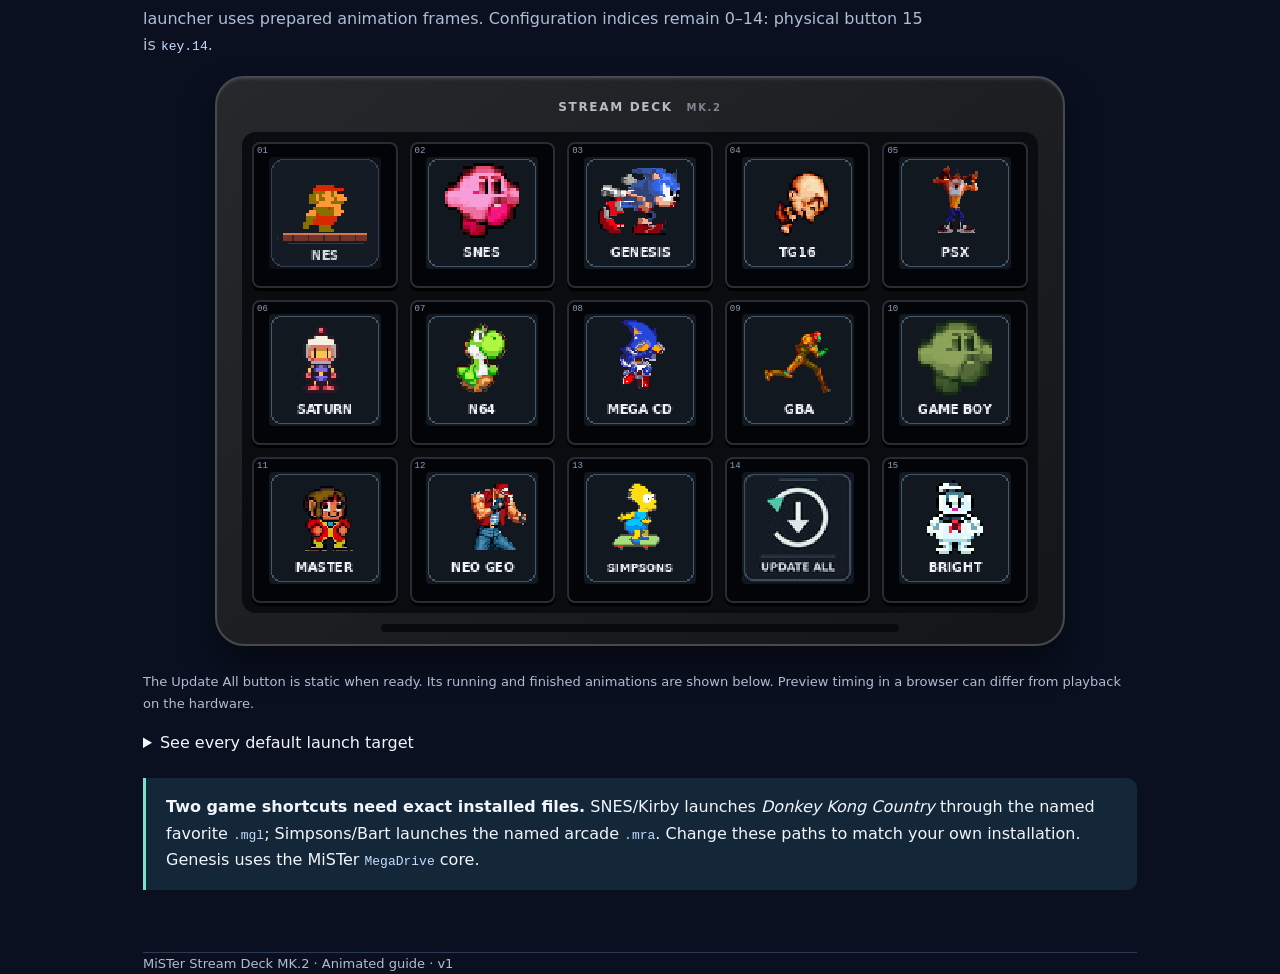
==== commit 0f2d9c0c: "Ship Button Goblin v1.1.0 with branded application names and fresh-install packages" ====
--- a/docs/index.html
+++ b/docs/index.html
@@ -14,23 +14,23 @@
 .editor-link{display:inline-block;border:1px solid var(--line);border-radius:9px;padding:7px 13px;color:var(--accent);text-decoration:none}@media(max-width:650px){.tools{flex-wrap:wrap;justify-content:flex-end}.editor-link{font-size:12px;padding:7px 9px}}
 .brand{display:flex;align-items:center;gap:10px}.brand img{flex:none;border-radius:10px;image-rendering:pixelated}.brand small{font-weight:400;font-size:11px;letter-spacing:0}.goblin-mascot{float:right;width:280px;max-width:36%;height:auto;margin:0 0 24px 24px;image-rendering:pixelated;border-radius:24px}.hero:after{content:"";display:block;clear:both}@media(max-width:650px){.goblin-mascot{float:none;display:block;width:220px;max-width:80%;margin:0 auto 24px}.top .brand{max-width:none}.brand img{width:40px;height:40px}.brand small{font-size:10px}}@media(max-width:650px){.top .wrap{flex-wrap:wrap;gap:10px}.top .tools{flex-wrap:wrap}.page-tabs{position:static}}@media print{.goblin-mascot{width:160px}}
 </style></head><body>
-<header class="top"><div class="wrap"><div class="brand"><img src="assets/button-goblin.webp" width="52" height="52" alt=""><span>Button Goblin<br><small>MiSTer · Mini + MK.2</small></span></div><div class="tools"><a href="https://github.com/pxpxpxp/buttongoblin/releases/download/dual-v1.0.3/MiSTer_StreamDeck_Dual_v1_0_3.zip" class="editor-link">Download Dual ZIP</a><a href="https://buttongoblin.monster/mini.html" class="editor-link">Mini guide</a><a href="https://buttongoblin.monster/editor/" class="editor-link">Open Deck Editor</a><button id="motion" aria-pressed="false">Pause GIFs</button><button onclick="window.print()">Print guide</button></div></div><nav class="page-tabs wrap" aria-label="Guide pages" role="tablist"><button type="button" id="tab-intro" role="tab" aria-controls="guide-intro" aria-selected="true" data-page="guide-intro">1 · Introduction</button><button type="button" id="tab-setup" role="tab" aria-controls="guide-setup" aria-selected="false" data-page="guide-setup">2 · Installation</button><button type="button" id="tab-shortcuts" role="tab" aria-controls="guide-shortcuts" aria-selected="false" data-page="guide-shortcuts">3 · Shortcut page</button><button type="button" id="tab-everyday" role="tab" aria-controls="guide-everyday" aria-selected="false" data-page="guide-everyday">4 · Everyday controls</button><button type="button" id="tab-reference" role="tab" aria-controls="guide-reference" aria-selected="false" data-page="guide-reference">5 · Customize & help</button></nav></header>
-<main class="wrap"><div class="guide-page" id="guide-intro" role="tabpanel" aria-labelledby="tab-intro"><div class="hero"><img class="goblin-mascot" src="assets/button-goblin.webp" width="1254" height="1254" alt="Button Goblin pressing a glowing six-key Stream Deck"><div class="eyebrow">Setup & everyday use <span class="badge">Mini + MK.2</span></div><h1>Your consoles.<br>Your buttons.</h1><p class="lead">Turn a six-key <a href="https://buttongoblin.monster/mini.html">Stream Deck Mini</a> or 15-key <a href="https://www.jamiebalfour.scot/reviews/posts/elgato-stream-deck-mk2" target="_blank" rel="noopener noreferrer">Stream Deck MK.2</a> into a MiSTer launcher with animated character buttons, Update All, brightness control, and keyboard shortcuts. Use either deck on its own or both together.</p><p class="caption">A shareable, offline guide • All button previews are embedded in this file.</p></div><section id="mini-overview"><div class="eyebrow">Choose your deck</div><h2>Six-key Mini or 15-key MK.2</h2><div class="split"><div class="box"><h3>Stream Deck Mini · six pages</h3><p>Update All is on Home, bottom left (button 4). Button 5 cycles five brightness levels; hold it one second to jump to Navigation. Release button 6, Next, to cycle pages.</p><p><a href="https://buttongoblin.monster/mini.html">Open the full animated Mini guide →</a></p></div><div class="box"><h3>Stream Deck MK.2 · two pages</h3><p>The 15-key layout and setup continue below. Use the Dual bundle for MK.2 alone or both decks. Each deck has its own service, artwork, configuration and brightness.</p><p><a href="https://buttongoblin.monster/editor/">Open the 15-key Deck Editor →</a></p></div></div><div class="tablewrap"><table><thead><tr><th>Mini page</th><th>Top row · 1 / 2 / 3</th><th>Bottom row · 4 / 5 / 6</th></tr></thead><tbody><tr><td>1 · Home</td><td>NES / SNES / Genesis</td><td>Update All / Brightness / Next</td></tr><tr><td>2 · Consoles</td><td>TurboGrafx-16 / PlayStation / Saturn</td><td>Nintendo 64 / Mega CD / Next</td></tr><tr><td>3 · Consoles</td><td>Game Boy Advance / Game Boy / Master System</td><td>Neo Geo / The Simpsons / Next</td></tr><tr><td>4 · Navigation</td><td>Up / Left / Down</td><td>Right / Enter / Next</td></tr><tr><td>5 · Shortcuts</td><td>Menu / Escape / Space</td><td>Back to Home / Brightness / Next</td></tr><tr><td>6 · Y / N</td><td>Y / N / Blank</td><td>Back to Home / Blank / Next</td></tr></tbody></table></div><div class="note"><p><strong>Install Mini:</strong> back up custom settings and disable the Mini service. Copy the Mini package’s complete Scripts contents, including hidden <code>.config</code>, into <code>/media/fat/Scripts/</code>; then run <code>StreamDeck_Mini_Enable.sh</code>. Copy all six page configurations, binary and artwork together. For both decks, use the Dual bundle and <code>StreamDeck_Both_Enable.sh</code>. The 15-key editor exports do not fit Mini.</p><p>Y/N send keyboard input to MiSTer’s active screen; they do not answer the background Update All process. Update All must be installed separately at <code>/media/fat/Scripts/update_all.sh</code>.</p></div></section><section id="layout"><div class="eyebrow">Page 1 / Introduction</div><h2>15-key MK.2 · consoles ready to launch</h2><p class="intro">Physical buttons are numbered <strong>1–15</strong>, from left to right across each row. These are the actual bundled character GIF previews, enlarged with nearest-neighbor rendering. On MiSTer, the launcher uses prepared animation frames. Configuration indices remain 0–14: physical button 15 is <code>key.14</code>.</p>
+<header class="top"><div class="wrap"><div class="brand"><img src="assets/button-goblin.webp" width="52" height="52" alt=""><span>Button Goblin<br><small>MiSTer · Mini + MK.2</small></span></div><div class="tools"><a href="https://github.com/pxpxpxp/buttongoblin/releases/download/dual-v1.1.0/ButtonGoblin_Dual_v1_1_0.zip" class="editor-link">Download Dual ZIP</a><a href="https://buttongoblin.monster/mini.html" class="editor-link">Mini guide</a><a href="https://buttongoblin.monster/editor/" class="editor-link">Open Deck Editor</a><button id="motion" aria-pressed="false">Pause GIFs</button><button onclick="window.print()">Print guide</button></div></div><nav class="page-tabs wrap" aria-label="Guide pages" role="tablist"><button type="button" id="tab-intro" role="tab" aria-controls="guide-intro" aria-selected="true" data-page="guide-intro">1 · Introduction</button><button type="button" id="tab-setup" role="tab" aria-controls="guide-setup" aria-selected="false" data-page="guide-setup">2 · Installation</button><button type="button" id="tab-shortcuts" role="tab" aria-controls="guide-shortcuts" aria-selected="false" data-page="guide-shortcuts">3 · Shortcut page</button><button type="button" id="tab-everyday" role="tab" aria-controls="guide-everyday" aria-selected="false" data-page="guide-everyday">4 · Everyday controls</button><button type="button" id="tab-reference" role="tab" aria-controls="guide-reference" aria-selected="false" data-page="guide-reference">5 · Customize & help</button></nav></header>
+<main class="wrap"><div class="guide-page" id="guide-intro" role="tabpanel" aria-labelledby="tab-intro"><div class="hero"><img class="goblin-mascot" src="assets/button-goblin.webp" width="1254" height="1254" alt="Button Goblin pressing a glowing six-key Stream Deck"><div class="eyebrow">Setup & everyday use <span class="badge">Mini + MK.2</span></div><h1>Your consoles.<br>Your buttons.</h1><p class="lead">Turn a six-key <a href="https://buttongoblin.monster/mini.html">Stream Deck Mini</a> or 15-key <a href="https://www.jamiebalfour.scot/reviews/posts/elgato-stream-deck-mk2" target="_blank" rel="noopener noreferrer">Stream Deck MK.2</a> into a MiSTer launcher with animated character buttons, Update All, brightness control, and keyboard shortcuts. Use either deck on its own or both together.</p><p class="caption">A shareable, offline guide • All button previews are embedded in this file.</p></div><section id="mini-overview"><div class="eyebrow">Choose your deck</div><h2>Six-key Mini or 15-key MK.2</h2><div class="split"><div class="box"><h3>Stream Deck Mini · six pages</h3><p>Update All is on Home, bottom left (button 4). Button 5 cycles five brightness levels; hold it one second to jump to Navigation. Release button 6, Next, to cycle pages.</p><p><a href="https://buttongoblin.monster/mini.html">Open the full animated Mini guide →</a></p></div><div class="box"><h3>Stream Deck MK.2 · two pages</h3><p>The 15-key layout and setup continue below. Use the Dual bundle for MK.2 alone or both decks. Each deck has its own service, artwork, configuration and brightness.</p><p><a href="https://buttongoblin.monster/editor/">Open the 15-key Deck Editor →</a></p></div></div><div class="tablewrap"><table><thead><tr><th>Mini page</th><th>Top row · 1 / 2 / 3</th><th>Bottom row · 4 / 5 / 6</th></tr></thead><tbody><tr><td>1 · Home</td><td>NES / SNES / Genesis</td><td>Update All / Brightness / Next</td></tr><tr><td>2 · Consoles</td><td>TurboGrafx-16 / PlayStation / Saturn</td><td>Nintendo 64 / Mega CD / Next</td></tr><tr><td>3 · Consoles</td><td>Game Boy Advance / Game Boy / Master System</td><td>Neo Geo / The Simpsons / Next</td></tr><tr><td>4 · Navigation</td><td>Up / Left / Down</td><td>Right / Enter / Next</td></tr><tr><td>5 · Shortcuts</td><td>Menu / Escape / Space</td><td>Back to Home / Brightness / Next</td></tr><tr><td>6 · Y / N</td><td>Y / N / Blank</td><td>Back to Home / Blank / Next</td></tr></tbody></table></div><div class="note"><p><strong>Install Mini:</strong> copy the package’s complete Scripts contents, including hidden <code>.config</code>, into <code>/media/fat/Scripts/</code>. Connect your Mini and run <code>ButtonGoblin_Mini_Enable.sh</code>. For both decks, use the Dual bundle and <code>ButtonGoblin_Both_Enable.sh</code>. All six configurations, the native binary, and artwork are included. The 15-key editor exports do not fit Mini.</p><p>Y/N send keyboard input to MiSTer’s active screen; they do not answer the background Update All process. Update All must be installed separately at <code>/media/fat/Scripts/update_all.sh</code>.</p></div></section><section id="layout"><div class="eyebrow">Page 1 / Introduction</div><h2>15-key MK.2 · consoles ready to launch</h2><p class="intro">Physical buttons are numbered <strong>1–15</strong>, from left to right across each row. These are the actual bundled character GIF previews, enlarged with nearest-neighbor rendering. On MiSTer, the launcher uses prepared animation frames. Configuration indices remain 0–14: physical button 15 is <code>key.14</code>.</p>
 <div class="mk2-device" role="group" aria-label="Stream Deck MK.2 mockup with fifteen animated console buttons"><div class="mk2-brand">STREAM DECK <span>MK.2</span></div><div class="deck"><article class="key"><span class="keyno">01</span><img class="" src="[data-uri]" data-motion="[data-uri]" data-still="[data-uri]" alt="NES button"></article><article class="key"><span class="keyno">02</span><img class="" src="[data-uri]" data-motion="[data-uri]" data-still="[data-uri]" alt="SNES button"></article><article class="key"><span class="keyno">03</span><img class="" src="[data-uri]" data-motion="[data-uri]" data-still="[data-uri]" alt="Genesis button"></article><article class="key"><span class="keyno">04</span><img class="" src="[data-uri]" data-motion="[data-uri]" data-still="[data-uri]" alt="TurboGrafx-16 button"></article><article class="key"><span class="keyno">05</span><img class="" src="[data-uri]" data-motion="[data-uri]" data-still="[data-uri]" alt="PlayStation button"></article><article class="key"><span class="keyno">06</span><img class="" src="[data-uri]" data-motion="[data-uri]" data-still="[data-uri]" alt="Saturn button"></article><article class="key"><span class="keyno">07</span><img class="" src="[data-uri]" data-motion="[data-uri]" data-still="[data-uri]" alt="Nintendo 64 button"></article><article class="key"><span class="keyno">08</span><img class="" src="[data-uri]" data-motion="[data-uri]" data-still="[data-uri]" alt="Mega CD button"></article><article class="key"><span class="keyno">09</span><img class="" src="[data-uri]" data-motion="[data-uri]" data-still="[data-uri]" alt="Game Boy Advance button"></article><article class="key"><span class="keyno">10</span><img class="" src="[data-uri]" data-motion="[data-uri]" data-still="[data-uri]" alt="Game Boy button"></article><article class="key"><span class="keyno">11</span><img class="" src="[data-uri]" data-motion="[data-uri]" data-still="[data-uri]" alt="Master System button"></article><article class="key"><span class="keyno">12</span><img class="" src="[data-uri]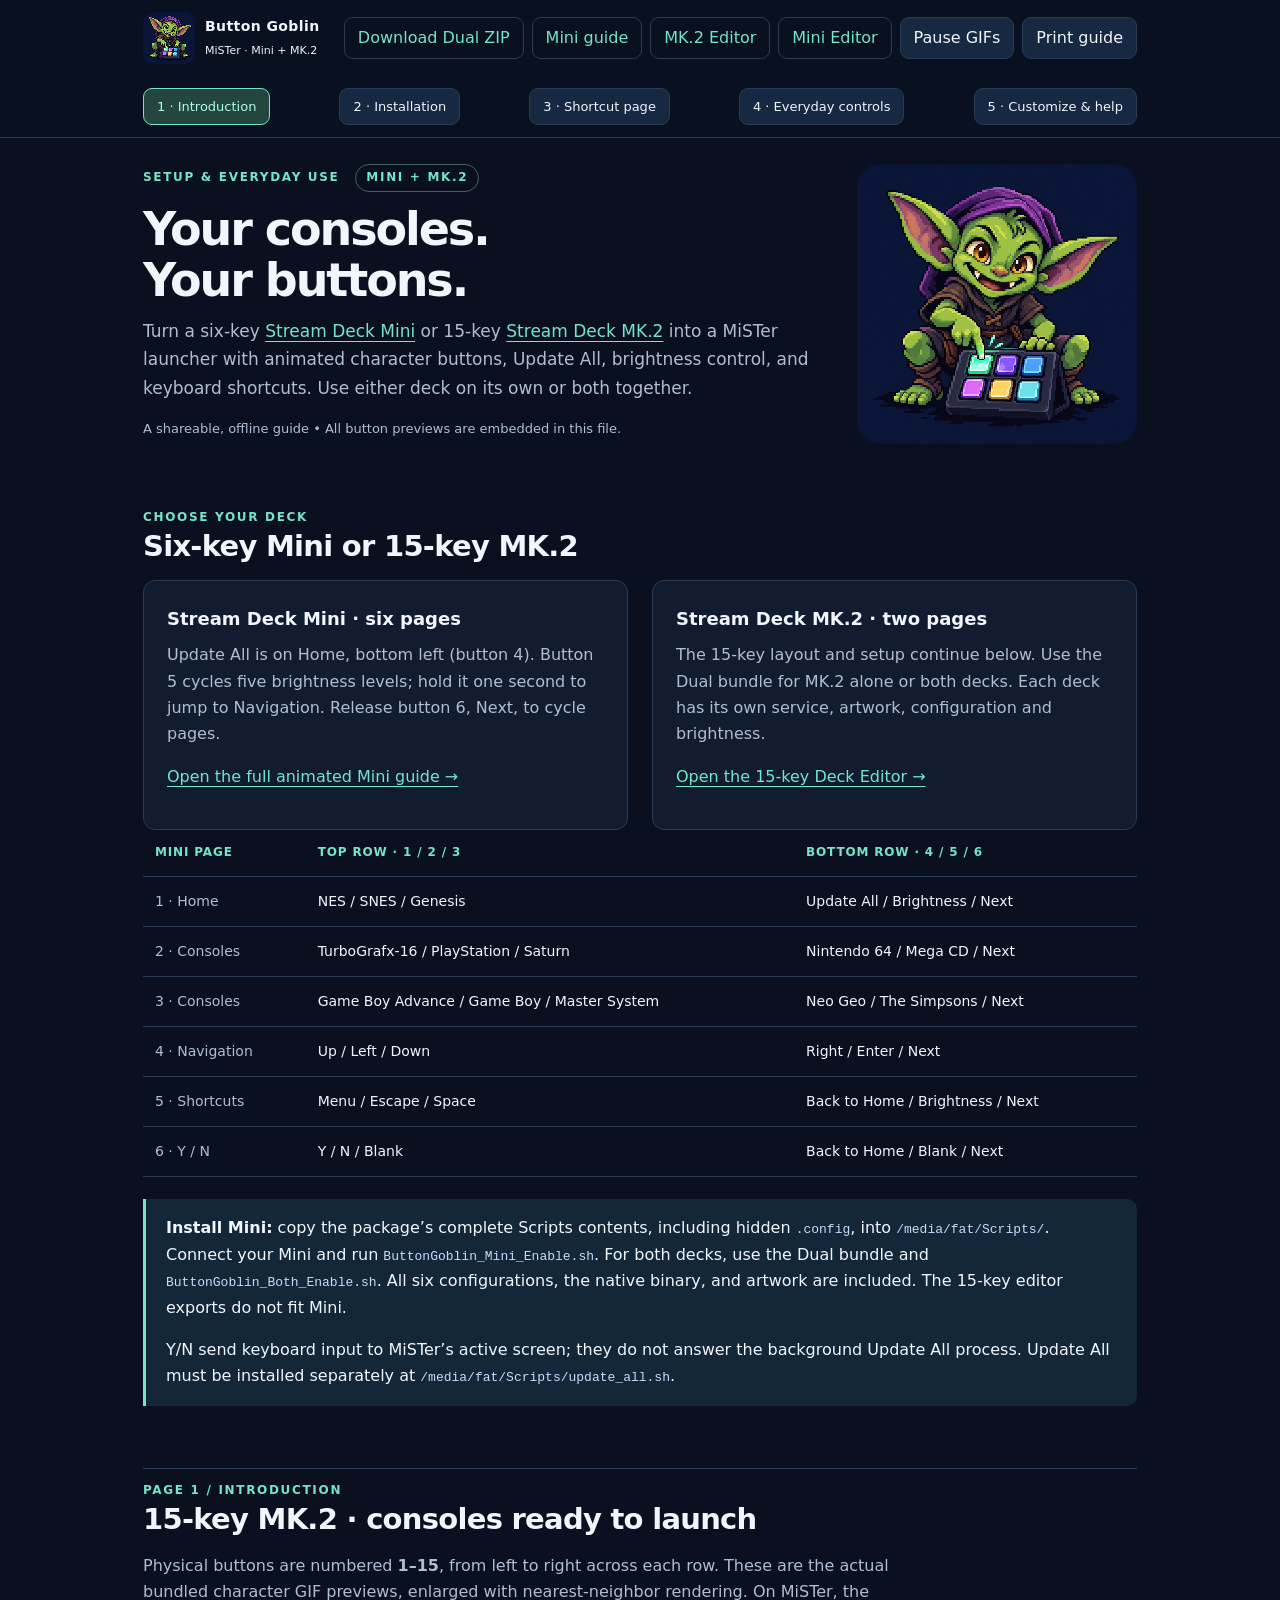
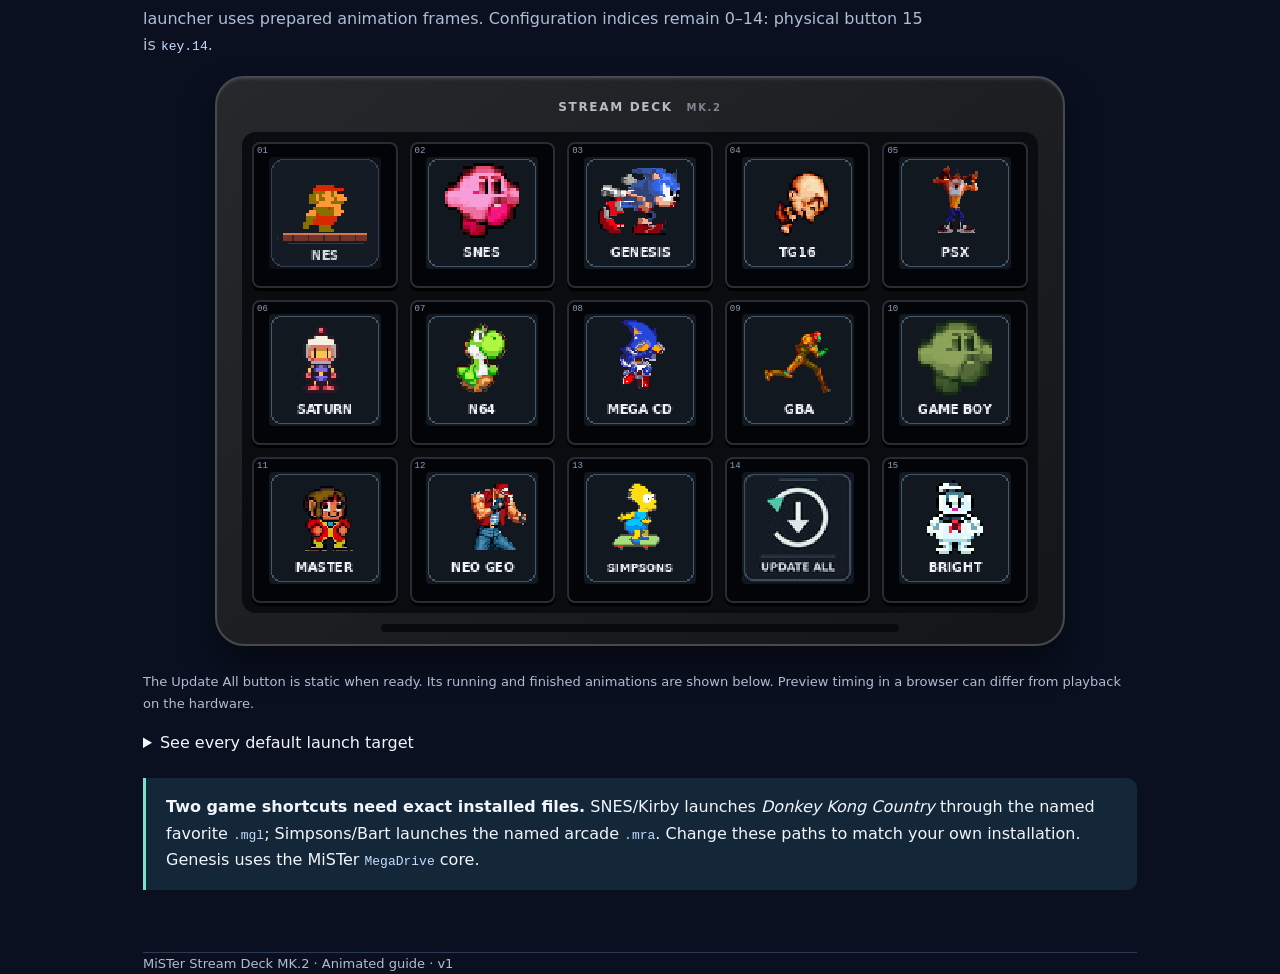
==== commit 24265c82: "Add six-page Stream Deck Mini editor with native BMP animation exports and regression tests" ====
--- a/docs/index.html
+++ b/docs/index.html
@@ -14,7 +14,7 @@
 .editor-link{display:inline-block;border:1px solid var(--line);border-radius:9px;padding:7px 13px;color:var(--accent);text-decoration:none}@media(max-width:650px){.tools{flex-wrap:wrap;justify-content:flex-end}.editor-link{font-size:12px;padding:7px 9px}}
 .brand{display:flex;align-items:center;gap:10px}.brand img{flex:none;border-radius:10px;image-rendering:pixelated}.brand small{font-weight:400;font-size:11px;letter-spacing:0}.goblin-mascot{float:right;width:280px;max-width:36%;height:auto;margin:0 0 24px 24px;image-rendering:pixelated;border-radius:24px}.hero:after{content:"";display:block;clear:both}@media(max-width:650px){.goblin-mascot{float:none;display:block;width:220px;max-width:80%;margin:0 auto 24px}.top .brand{max-width:none}.brand img{width:40px;height:40px}.brand small{font-size:10px}}@media(max-width:650px){.top .wrap{flex-wrap:wrap;gap:10px}.top .tools{flex-wrap:wrap}.page-tabs{position:static}}@media print{.goblin-mascot{width:160px}}
 </style></head><body>
-<header class="top"><div class="wrap"><div class="brand"><img src="assets/button-goblin.webp" width="52" height="52" alt=""><span>Button Goblin<br><small>MiSTer · Mini + MK.2</small></span></div><div class="tools"><a href="https://github.com/pxpxpxp/buttongoblin/releases/download/dual-v1.1.0/ButtonGoblin_Dual_v1_1_0.zip" class="editor-link">Download Dual ZIP</a><a href="https://buttongoblin.monster/mini.html" class="editor-link">Mini guide</a><a href="https://buttongoblin.monster/editor/" class="editor-link">Open Deck Editor</a><button id="motion" aria-pressed="false">Pause GIFs</button><button onclick="window.print()">Print guide</button></div></div><nav class="page-tabs wrap" aria-label="Guide pages" role="tablist"><button type="button" id="tab-intro" role="tab" aria-controls="guide-intro" aria-selected="true" data-page="guide-intro">1 · Introduction</button><button type="button" id="tab-setup" role="tab" aria-controls="guide-setup" aria-selected="false" data-page="guide-setup">2 · Installation</button><button type="button" id="tab-shortcuts" role="tab" aria-controls="guide-shortcuts" aria-selected="false" data-page="guide-shortcuts">3 · Shortcut page</button><button type="button" id="tab-everyday" role="tab" aria-controls="guide-everyday" aria-selected="false" data-page="guide-everyday">4 · Everyday controls</button><button type="button" id="tab-reference" role="tab" aria-controls="guide-reference" aria-selected="false" data-page="guide-reference">5 · Customize & help</button></nav></header>
+<header class="top"><div class="wrap"><div class="brand"><img src="assets/button-goblin.webp" width="52" height="52" alt=""><span>Button Goblin<br><small>MiSTer · Mini + MK.2</small></span></div><div class="tools"><a href="https://github.com/pxpxpxp/buttongoblin/releases/download/dual-v1.1.0/ButtonGoblin_Dual_v1_1_0.zip" class="editor-link">Download Dual ZIP</a><a href="https://buttongoblin.monster/mini.html" class="editor-link">Mini guide</a><a href="https://buttongoblin.monster/editor/" class="editor-link">MK.2 Editor</a><a href="https://buttongoblin.monster/editor/mini.html" class="editor-link">Mini Editor</a><button id="motion" aria-pressed="false">Pause GIFs</button><button onclick="window.print()">Print guide</button></div></div><nav class="page-tabs wrap" aria-label="Guide pages" role="tablist"><button type="button" id="tab-intro" role="tab" aria-controls="guide-intro" aria-selected="true" data-page="guide-intro">1 · Introduction</button><button type="button" id="tab-setup" role="tab" aria-controls="guide-setup" aria-selected="false" data-page="guide-setup">2 · Installation</button><button type="button" id="tab-shortcuts" role="tab" aria-controls="guide-shortcuts" aria-selected="false" data-page="guide-shortcuts">3 · Shortcut page</button><button type="button" id="tab-everyday" role="tab" aria-controls="guide-everyday" aria-selected="false" data-page="guide-everyday">4 · Everyday controls</button><button type="button" id="tab-reference" role="tab" aria-controls="guide-reference" aria-selected="false" data-page="guide-reference">5 · Customize & help</button></nav></header>
 <main class="wrap"><div class="guide-page" id="guide-intro" role="tabpanel" aria-labelledby="tab-intro"><div class="hero"><img class="goblin-mascot" src="assets/button-goblin.webp" width="1254" height="1254" alt="Button Goblin pressing a glowing six-key Stream Deck"><div class="eyebrow">Setup & everyday use <span class="badge">Mini + MK.2</span></div><h1>Your consoles.<br>Your buttons.</h1><p class="lead">Turn a six-key <a href="https://buttongoblin.monster/mini.html">Stream Deck Mini</a> or 15-key <a href="https://www.jamiebalfour.scot/reviews/posts/elgato-stream-deck-mk2" target="_blank" rel="noopener noreferrer">Stream Deck MK.2</a> into a MiSTer launcher with animated character buttons, Update All, brightness control, and keyboard shortcuts. Use either deck on its own or both together.</p><p class="caption">A shareable, offline guide • All button previews are embedded in this file.</p></div><section id="mini-overview"><div class="eyebrow">Choose your deck</div><h2>Six-key Mini or 15-key MK.2</h2><div class="split"><div class="box"><h3>Stream Deck Mini · six pages</h3><p>Update All is on Home, bottom left (button 4). Button 5 cycles five brightness levels; hold it one second to jump to Navigation. Release button 6, Next, to cycle pages.</p><p><a href="https://buttongoblin.monster/mini.html">Open the full animated Mini guide →</a></p></div><div class="box"><h3>Stream Deck MK.2 · two pages</h3><p>The 15-key layout and setup continue below. Use the Dual bundle for MK.2 alone or both decks. Each deck has its own service, artwork, configuration and brightness.</p><p><a href="https://buttongoblin.monster/editor/">Open the 15-key Deck Editor →</a></p></div></div><div class="tablewrap"><table><thead><tr><th>Mini page</th><th>Top row · 1 / 2 / 3</th><th>Bottom row · 4 / 5 / 6</th></tr></thead><tbody><tr><td>1 · Home</td><td>NES / SNES / Genesis</td><td>Update All / Brightness / Next</td></tr><tr><td>2 · Consoles</td><td>TurboGrafx-16 / PlayStation / Saturn</td><td>Nintendo 64 / Mega CD / Next</td></tr><tr><td>3 · Consoles</td><td>Game Boy Advance / Game Boy / Master System</td><td>Neo Geo / The Simpsons / Next</td></tr><tr><td>4 · Navigation</td><td>Up / Left / Down</td><td>Right / Enter / Next</td></tr><tr><td>5 · Shortcuts</td><td>Menu / Escape / Space</td><td>Back to Home / Brightness / Next</td></tr><tr><td>6 · Y / N</td><td>Y / N / Blank</td><td>Back to Home / Blank / Next</td></tr></tbody></table></div><div class="note"><p><strong>Install Mini:</strong> copy the package’s complete Scripts contents, including hidden <code>.config</code>, into <code>/media/fat/Scripts/</code>. Connect your Mini and run <code>ButtonGoblin_Mini_Enable.sh</code>. For both decks, use the Dual bundle and <code>ButtonGoblin_Both_Enable.sh</code>. All six configurations, the native binary, and artwork are included. The 15-key editor exports do not fit Mini.</p><p>Y/N send keyboard input to MiSTer’s active screen; they do not answer the background Update All process. Update All must be installed separately at <code>/media/fat/Scripts/update_all.sh</code>.</p></div></section><section id="layout"><div class="eyebrow">Page 1 / Introduction</div><h2>15-key MK.2 · consoles ready to launch</h2><p class="intro">Physical buttons are numbered <strong>1–15</strong>, from left to right across each row. These are the actual bundled character GIF previews, enlarged with nearest-neighbor rendering. On MiSTer, the launcher uses prepared animation frames. Configuration indices remain 0–14: physical button 15 is <code>key.14</code>.</p>
 <div class="mk2-device" role="group" aria-label="Stream Deck MK.2 mockup with fifteen animated console buttons"><div class="mk2-brand">STREAM DECK <span>MK.2</span></div><div class="deck"><article class="key"><span class="keyno">01</span><img class="" src="[data-uri]" data-motion="[data-uri]" data-still="[data-uri]" alt="NES button"></article><article class="key"><span class="keyno">02</span><img class="" src="[data-uri]" data-motion="[data-uri]" data-still="[data-uri]" alt="SNES button"></article><article class="key"><span class="keyno">03</span><img class="" src="[data-uri]" data-motion="[data-uri]" data-still="[data-uri]" alt="Genesis button"></article><article class="key"><span class="keyno">04</span><img class="" src="[data-uri]" data-motion="[data-uri]" data-still="[data-uri]" alt="TurboGrafx-16 button"></article><article class="key"><span class="keyno">05</span><img class="" src="[data-uri]" data-motion="[data-uri]" data-still="[data-uri]" alt="PlayStation button"></article><article class="key"><span class="keyno">06</span><img class="" src="[data-uri]" data-motion="[data-uri]" data-still="[data-uri]" alt="Saturn button"></article><article class="key"><span class="keyno">07</span><img class="" src="[data-uri]" data-motion="[data-uri]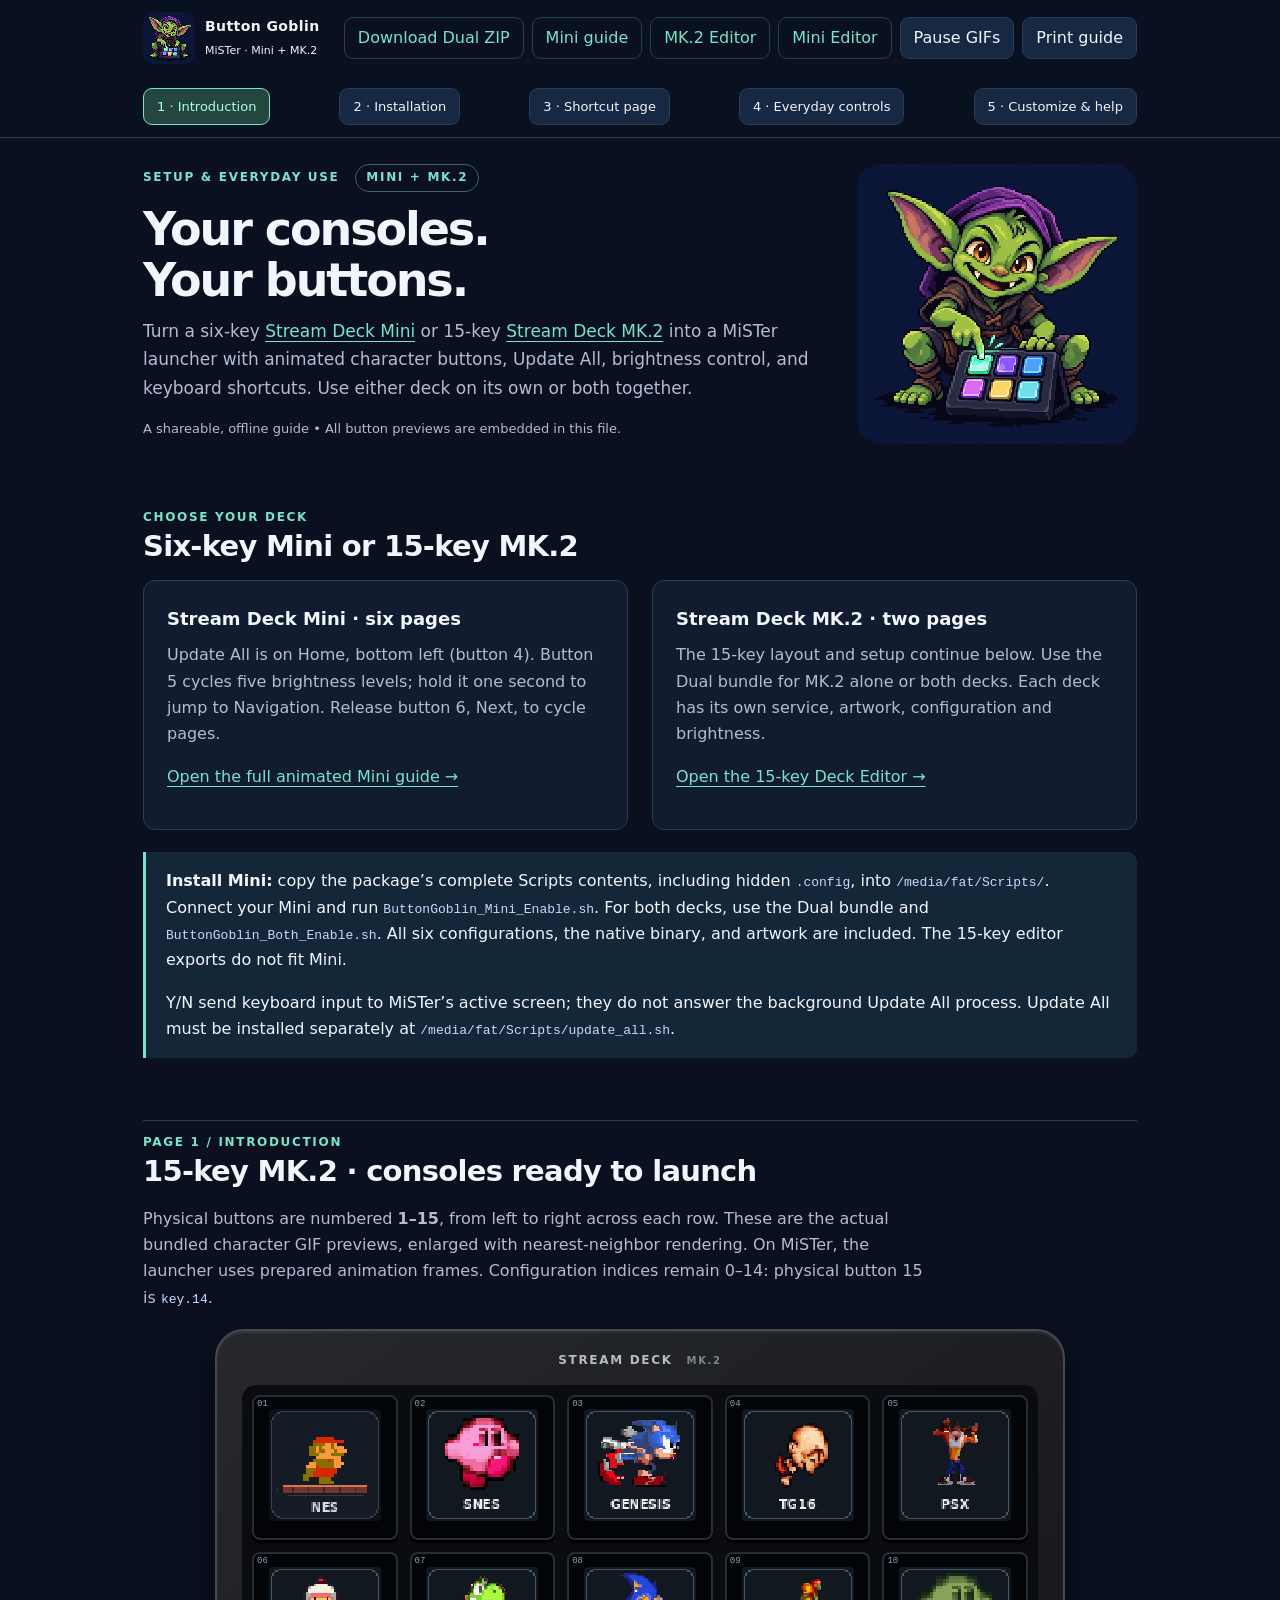
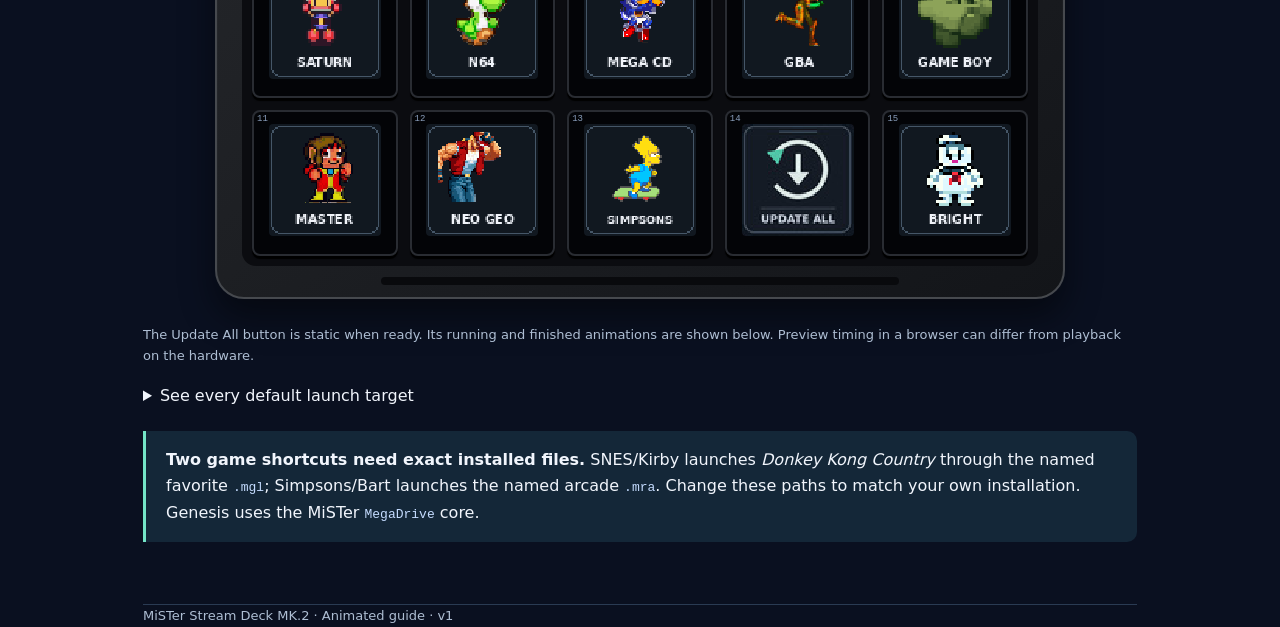
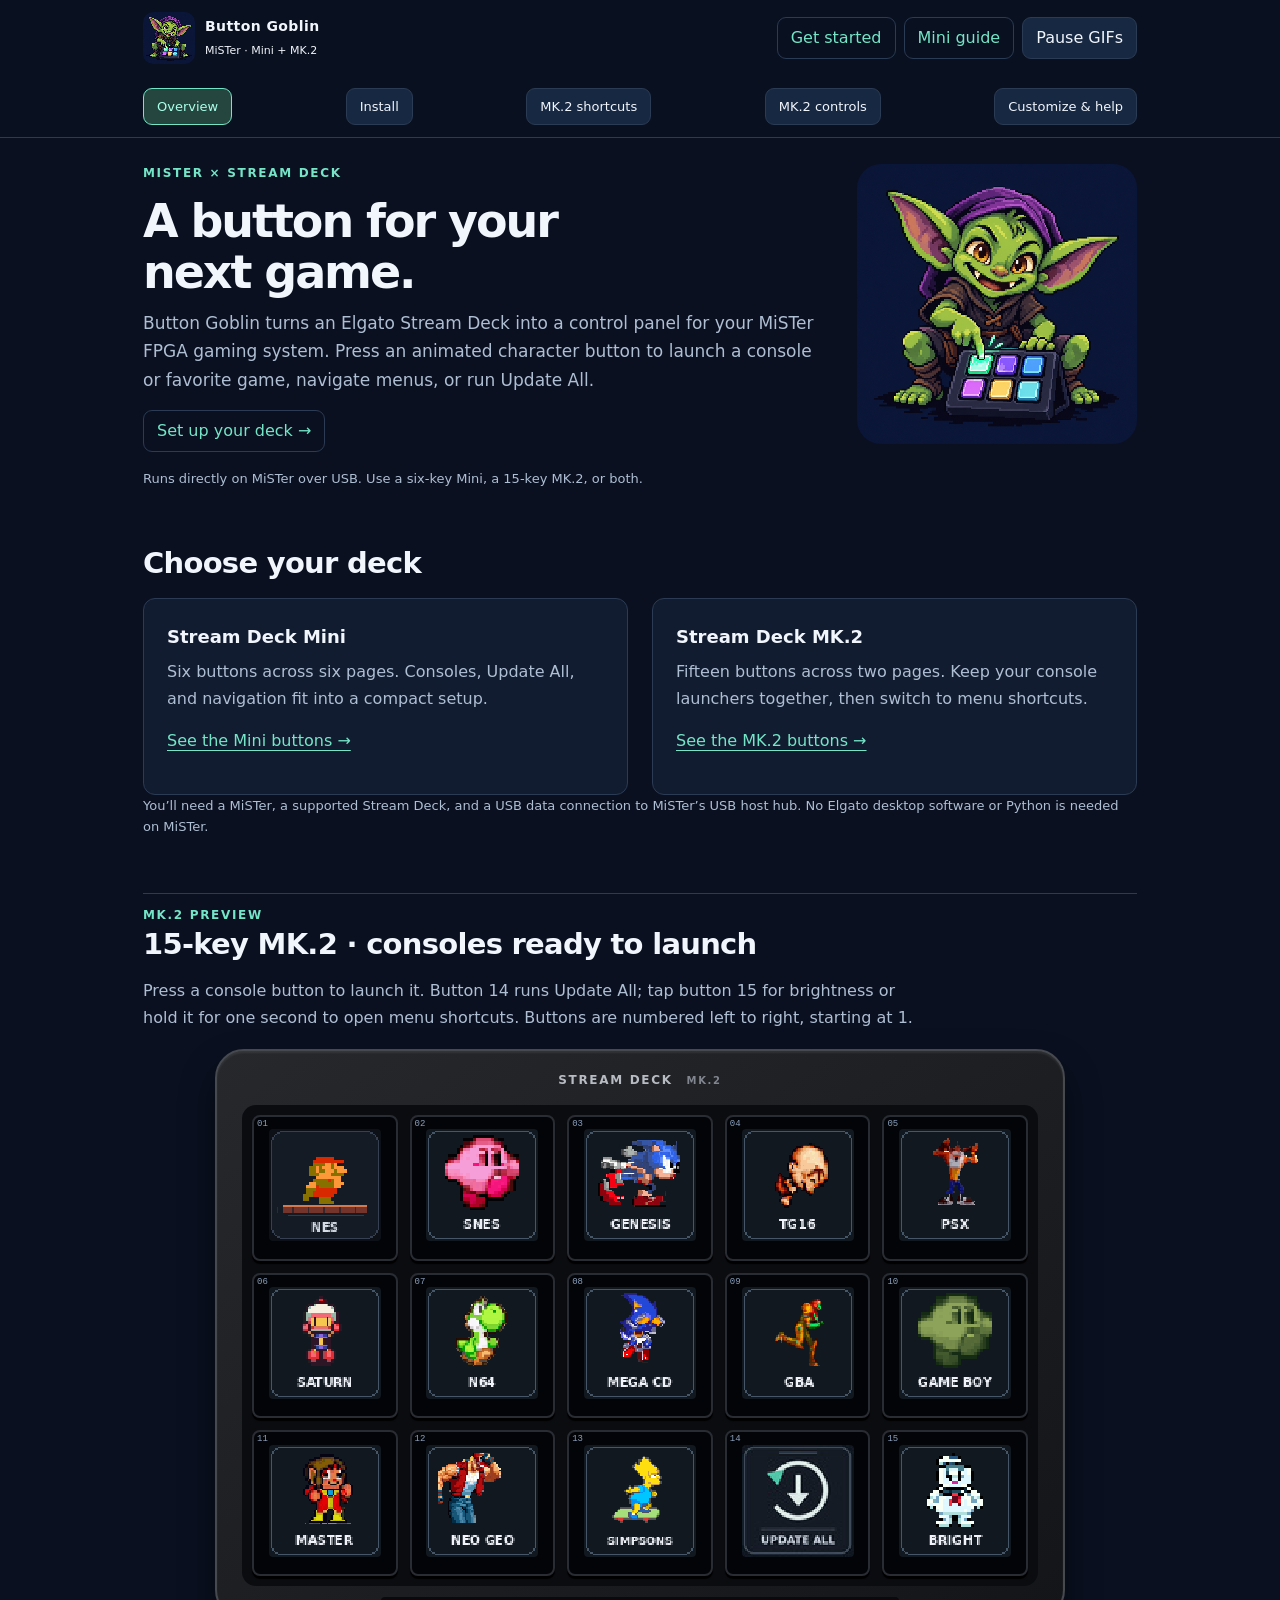
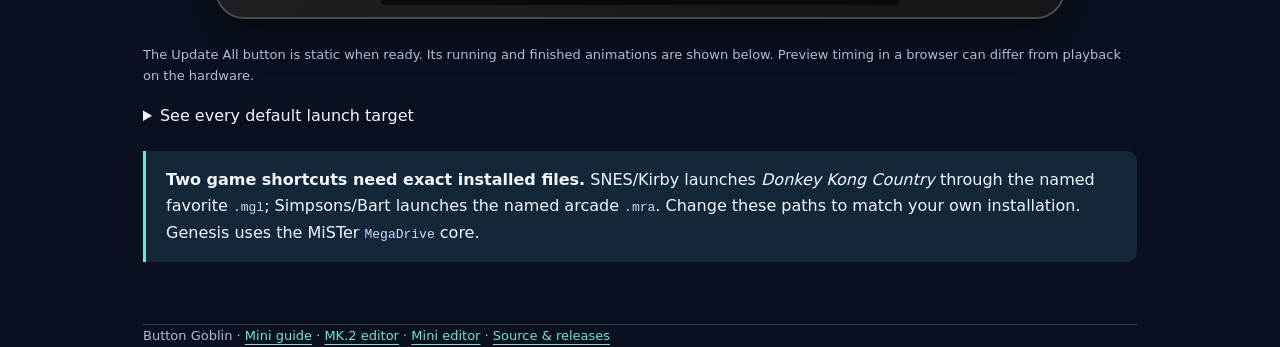
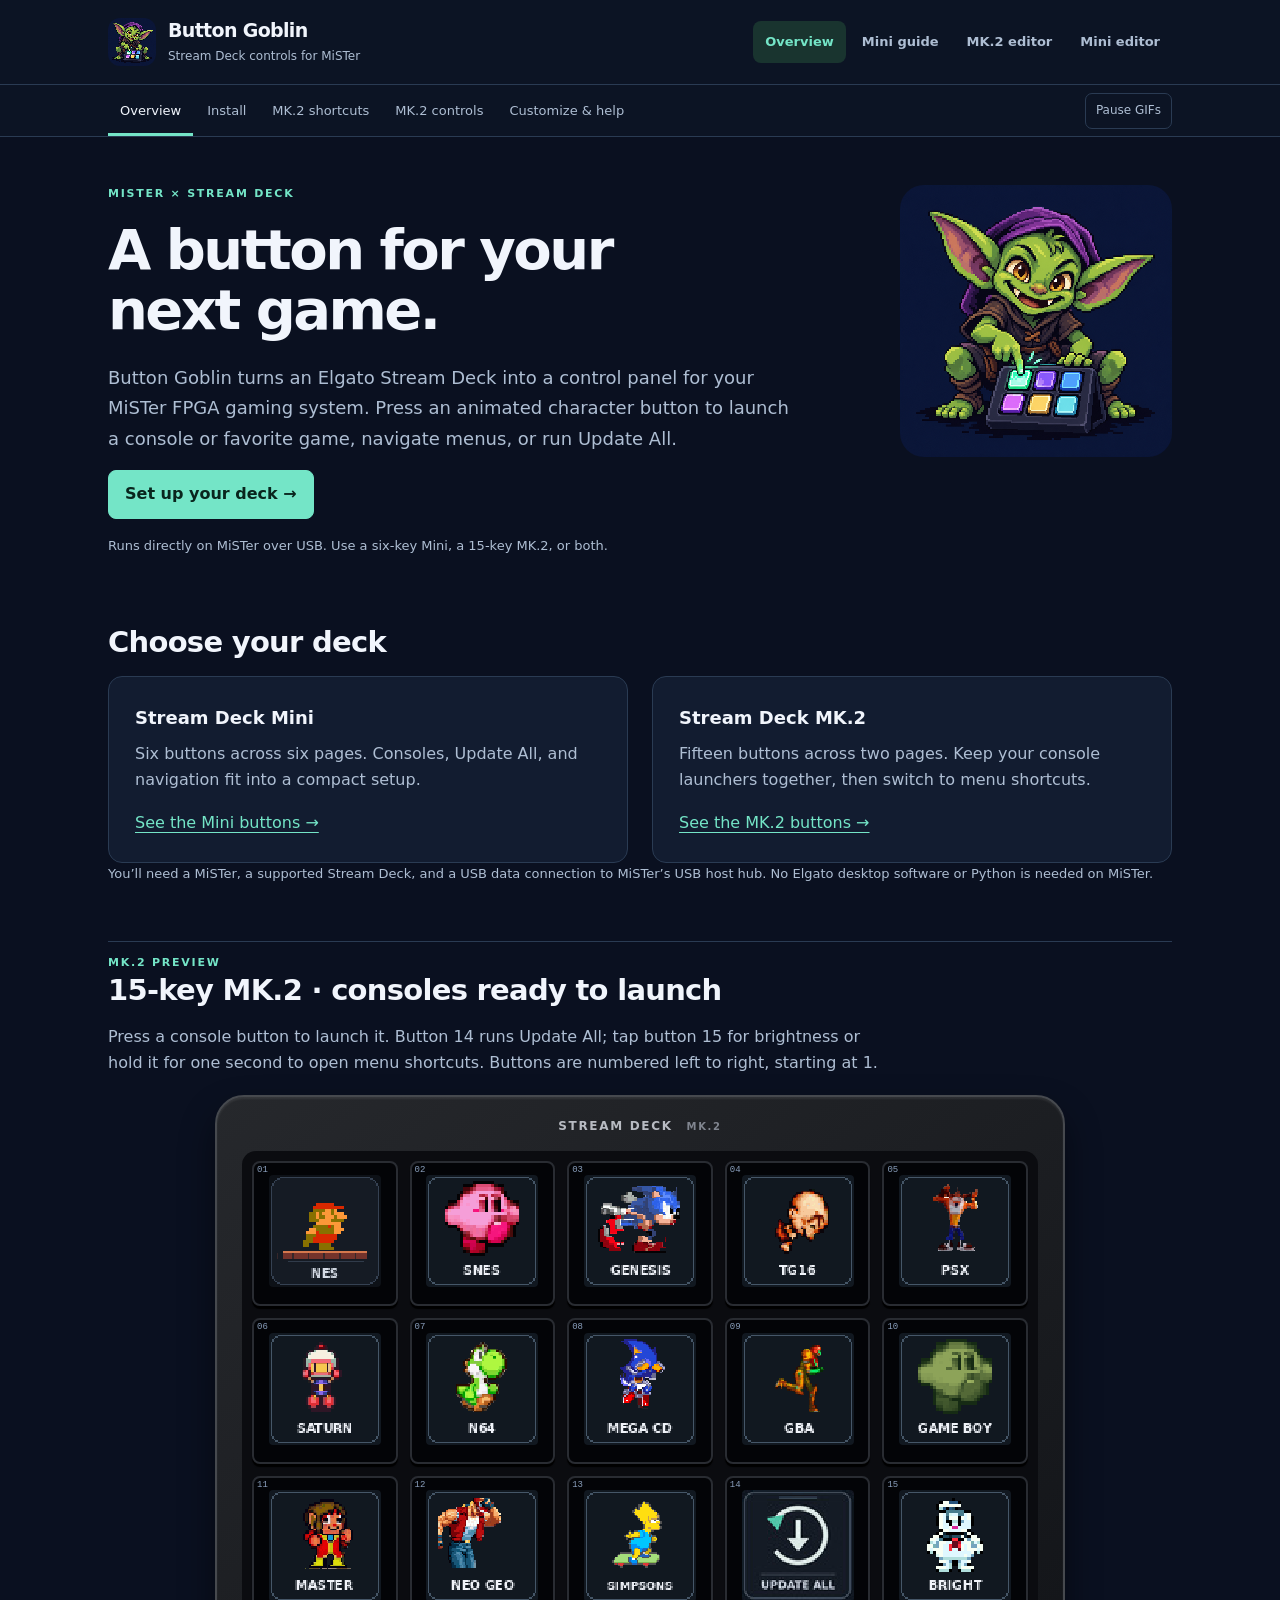
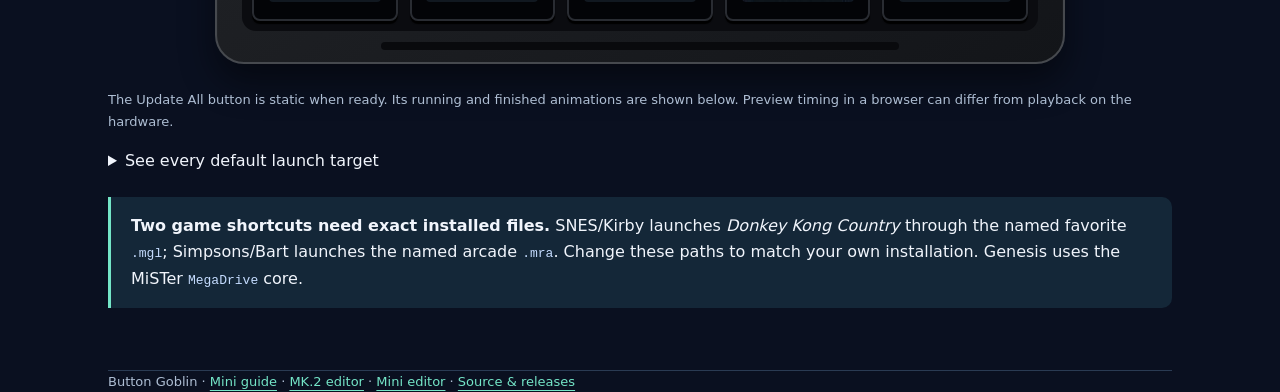
